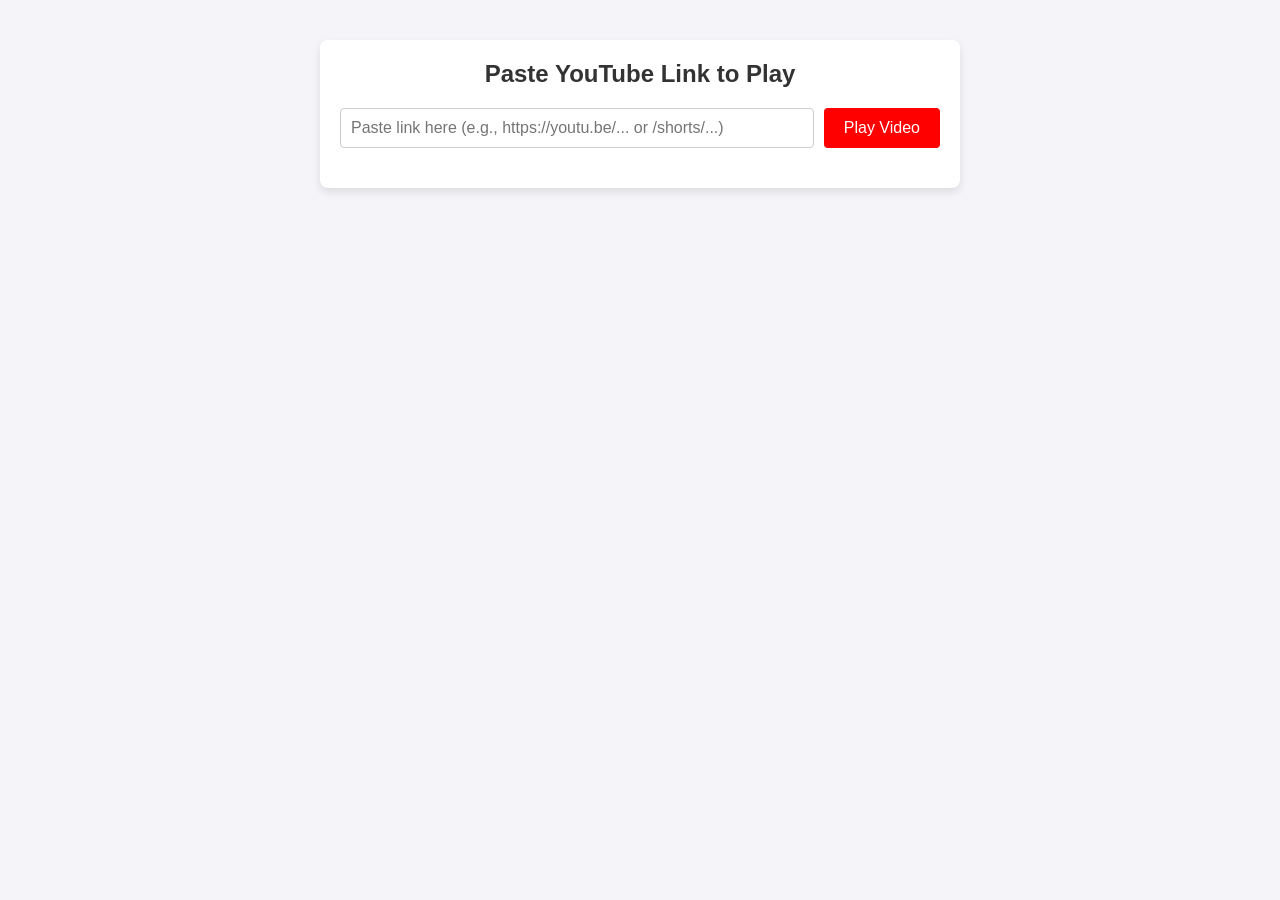
==== index.html @ 7aca2a41 "Rename youtubepay.html to index.html" ====
<!DOCTYPE html>
<html lang="en">
<head>
    <meta charset="UTF-8">
    <meta name="viewport" content="width=device-width, initial-scale=1.0">
    <meta name="referrer" content="strict-origin-when-cross-origin"> <title>Custom YouTube Player</title>
    <style>
        body {
            font-family: Arial, sans-serif;
            background-color: #f4f4f9;
            display: flex;
            flex-direction: column;
            align-items: center;
            padding: 40px 20px;
            margin: 0;
        }
        .container {
            background: white;
            padding: 20px;
            border-radius: 8px;
            box-shadow: 0 4px 8px rgba(0,0,0,0.1);
            width: 100%;
            max-width: 600px;
            text-align: center;
        }
        h2 {
            margin-top: 0;
            color: #333;
        }
        .input-group {
            display: flex;
            gap: 10px;
            margin-bottom: 20px;
        }
        input[type="text"] {
            flex: 1;
            padding: 10px;
            border: 1px solid #ccc;
            border-radius: 4px;
            font-size: 16px;
        }
        button {
            padding: 10px 20px;
            background-color: #ff0000;
            color: white;
            border: none;
            border-radius: 4px;
            font-size: 16px;
            cursor: pointer;
            transition: background-color 0.3s;
        }
        button:hover {
            background-color: #cc0000;
        }
        .video-wrapper {
            position: relative;
            padding-bottom: 56.25%; /* 16:9 aspect ratio */
            height: 0;
            overflow: hidden;
            border-radius: 8px;
            background-color: #000;
            display: none; 
        }
        .video-wrapper iframe {
            position: absolute;
            top: 0;
            left: 0;
            width: 100%;
            height: 100%;
        }
    </style>
</head>
<body>

    <div class="container">
        <h2>Paste YouTube Link to Play</h2>
        
        <div class="input-group">
            <input type="text" id="youtubeUrl" placeholder="Paste link here (e.g., https://youtu.be/... or /shorts/...)">
            <button onclick="playVideo()">Play Video</button>
        </div>

        <div class="video-wrapper" id="videoContainer"></div>
    </div>

    <script>
        function playVideo() {
            const urlInput = document.getElementById('youtubeUrl').value.trim();
            const videoContainer = document.getElementById('videoContainer');
            const videoId = extractVideoID(urlInput);

            if (videoId) {
                // FIX 2: Switched to youtube-nocookie.com which is less restrictive on headers
                const embedUrl = `https://www.youtube-nocookie.com/embed/${videoId}?autoplay=1`;
                
                // FIX 3: Added referrerpolicy="strict-origin-when-cross-origin" to the iframe
                videoContainer.innerHTML = `
                    <iframe 
                        src="${embedUrl}" 
                        frameborder="0" 
                        referrerpolicy="strict-origin-when-cross-origin"
                        allow="accelerometer; autoplay; clipboard-write; encrypted-media; gyroscope; picture-in-picture" 
                        allowfullscreen>
                    </iframe>`;
                
                videoContainer.style.display = 'block';
            } else {
                alert("Invalid YouTube URL. Try again!");
            }
        }

        function extractVideoID(url) {
            const regExp = /(?:youtube\.com\/(?:[^\/]+\/.+\/|(?:v|e(?:mbed)?)\/|.*[?&]v=|shorts\/)|youtu\.be\/)([^"&?\/\s]{11})/gi;
            const match = regExp.exec(url);
            return (match && match[1]) ? match[1] : null;
        }
    </script>

</body>
</html>
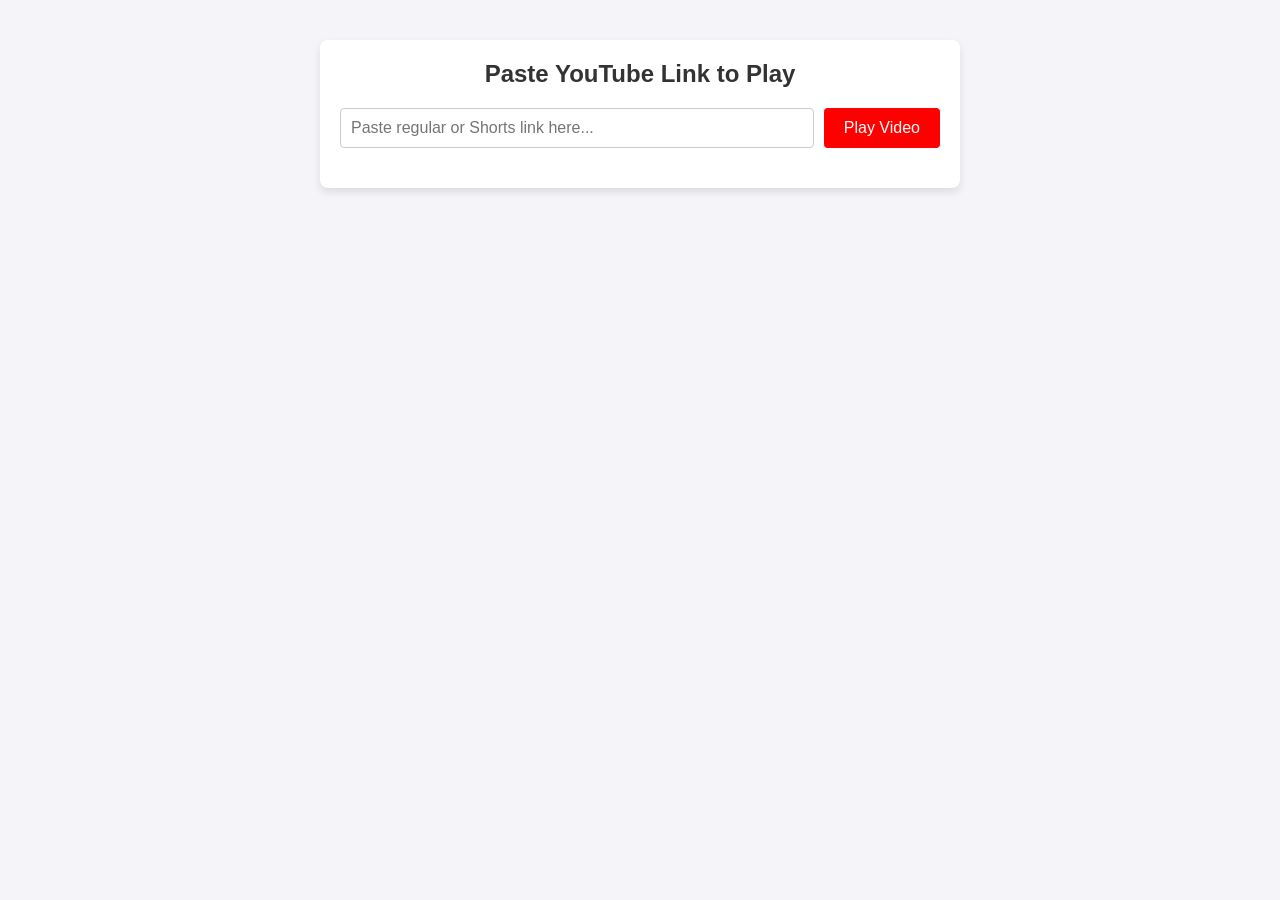
==== commit 6bd517eb: "Update index.html" ====
--- a/index.html
+++ b/index.html
@@ -3,7 +3,8 @@
 <head>
     <meta charset="UTF-8">
     <meta name="viewport" content="width=device-width, initial-scale=1.0">
-    <meta name="referrer" content="strict-origin-when-cross-origin"> <title>Custom YouTube Player</title>
+    <meta name="referrer" content="no-referrer-when-downgrade">
+    <title>Ultimate YouTube Player</title>
     <style>
         body {
             font-family: Arial, sans-serif;
@@ -23,10 +24,7 @@
             max-width: 600px;
             text-align: center;
         }
-        h2 {
-            margin-top: 0;
-            color: #333;
-        }
+        h2 { margin-top: 0; color: #333; }
         .input-group {
             display: flex;
             gap: 10px;
@@ -47,14 +45,13 @@
             border-radius: 4px;
             font-size: 16px;
             cursor: pointer;
-            transition: background-color 0.3s;
         }
-        button:hover {
-            background-color: #cc0000;
-        }
+        button:hover { background-color: #cc0000; }
+        
+        /* Video Container */
         .video-wrapper {
             position: relative;
-            padding-bottom: 56.25%; /* 16:9 aspect ratio */
+            padding-bottom: 56.25%;
             height: 0;
             overflow: hidden;
             border-radius: 8px;
@@ -63,11 +60,30 @@
         }
         .video-wrapper iframe {
             position: absolute;
-            top: 0;
-            left: 0;
-            width: 100%;
-            height: 100%;
+            top: 0; left: 0; width: 100%; height: 100%;
         }
+
+        /* Bypass Link Styling */
+        .fallback-box {
+            display: none;
+            margin-top: 15px;
+            padding: 15px;
+            background-color: #fff3cd;
+            border: 1px solid #ffeeba;
+            border-radius: 6px;
+            color: #856404;
+        }
+        .fallback-btn {
+            display: inline-block;
+            margin-top: 10px;
+            padding: 10px 15px;
+            background-color: #856404;
+            color: white;
+            text-decoration: none;
+            border-radius: 4px;
+            font-weight: bold;
+        }
+        .fallback-btn:hover { background-color: #533f06; }
     </style>
 </head>
 <body>
@@ -76,36 +92,46 @@
         <h2>Paste YouTube Link to Play</h2>
         
         <div class="input-group">
-            <input type="text" id="youtubeUrl" placeholder="Paste link here (e.g., https://youtu.be/... or /shorts/...)">
+            <input type="text" id="youtubeUrl" placeholder="Paste regular or Shorts link here...">
             <button onclick="playVideo()">Play Video</button>
         </div>
 
         <div class="video-wrapper" id="videoContainer"></div>
+
+        <div class="fallback-box" id="fallbackBox">
+            <p><strong>Note:</strong> If the player above shows Error 153, your browser is blocking local files. Click below to play it in a clean, full-screen tab instead:</p>
+            <a href="#" id="fallbackLink" target="_blank" class="fallback-btn">🚀 Open Video Player Tab</a>
+        </div>
     </div>
 
     <script>
         function playVideo() {
             const urlInput = document.getElementById('youtubeUrl').value.trim();
             const videoContainer = document.getElementById('videoContainer');
+            const fallbackBox = document.getElementById('fallbackBox');
+            const fallbackLink = document.getElementById('fallbackLink');
+            
             const videoId = extractVideoID(urlInput);
 
             if (videoId) {
-                // FIX 2: Switched to youtube-nocookie.com which is less restrictive on headers
-                const embedUrl = `https://www.youtube-nocookie.com/embed/${videoId}?autoplay=1`;
+                // Generate the clean embed link
+                const embedUrl = `https://www.youtube.com/embed/${videoId}?autoplay=1&origin=https://www.youtube.com`;
                 
-                // FIX 3: Added referrerpolicy="strict-origin-when-cross-origin" to the iframe
+                // 1. Try loading it in the page anyway
                 videoContainer.innerHTML = `
                     <iframe 
                         src="${embedUrl}" 
                         frameborder="0" 
-                        referrerpolicy="strict-origin-when-cross-origin"
                         allow="accelerometer; autoplay; clipboard-write; encrypted-media; gyroscope; picture-in-picture" 
                         allowfullscreen>
                     </iframe>`;
+                videoContainer.style.display = 'block';
                 
-                videoContainer.style.display = 'block';
+                // 2. Automatically set up the 100% working fallback link below it
+                fallbackLink.href = embedUrl;
+                fallbackBox.style.display = 'block';
             } else {
-                alert("Invalid YouTube URL. Try again!");
+                alert("Please paste a valid YouTube or Shorts link!");
             }
         }
 
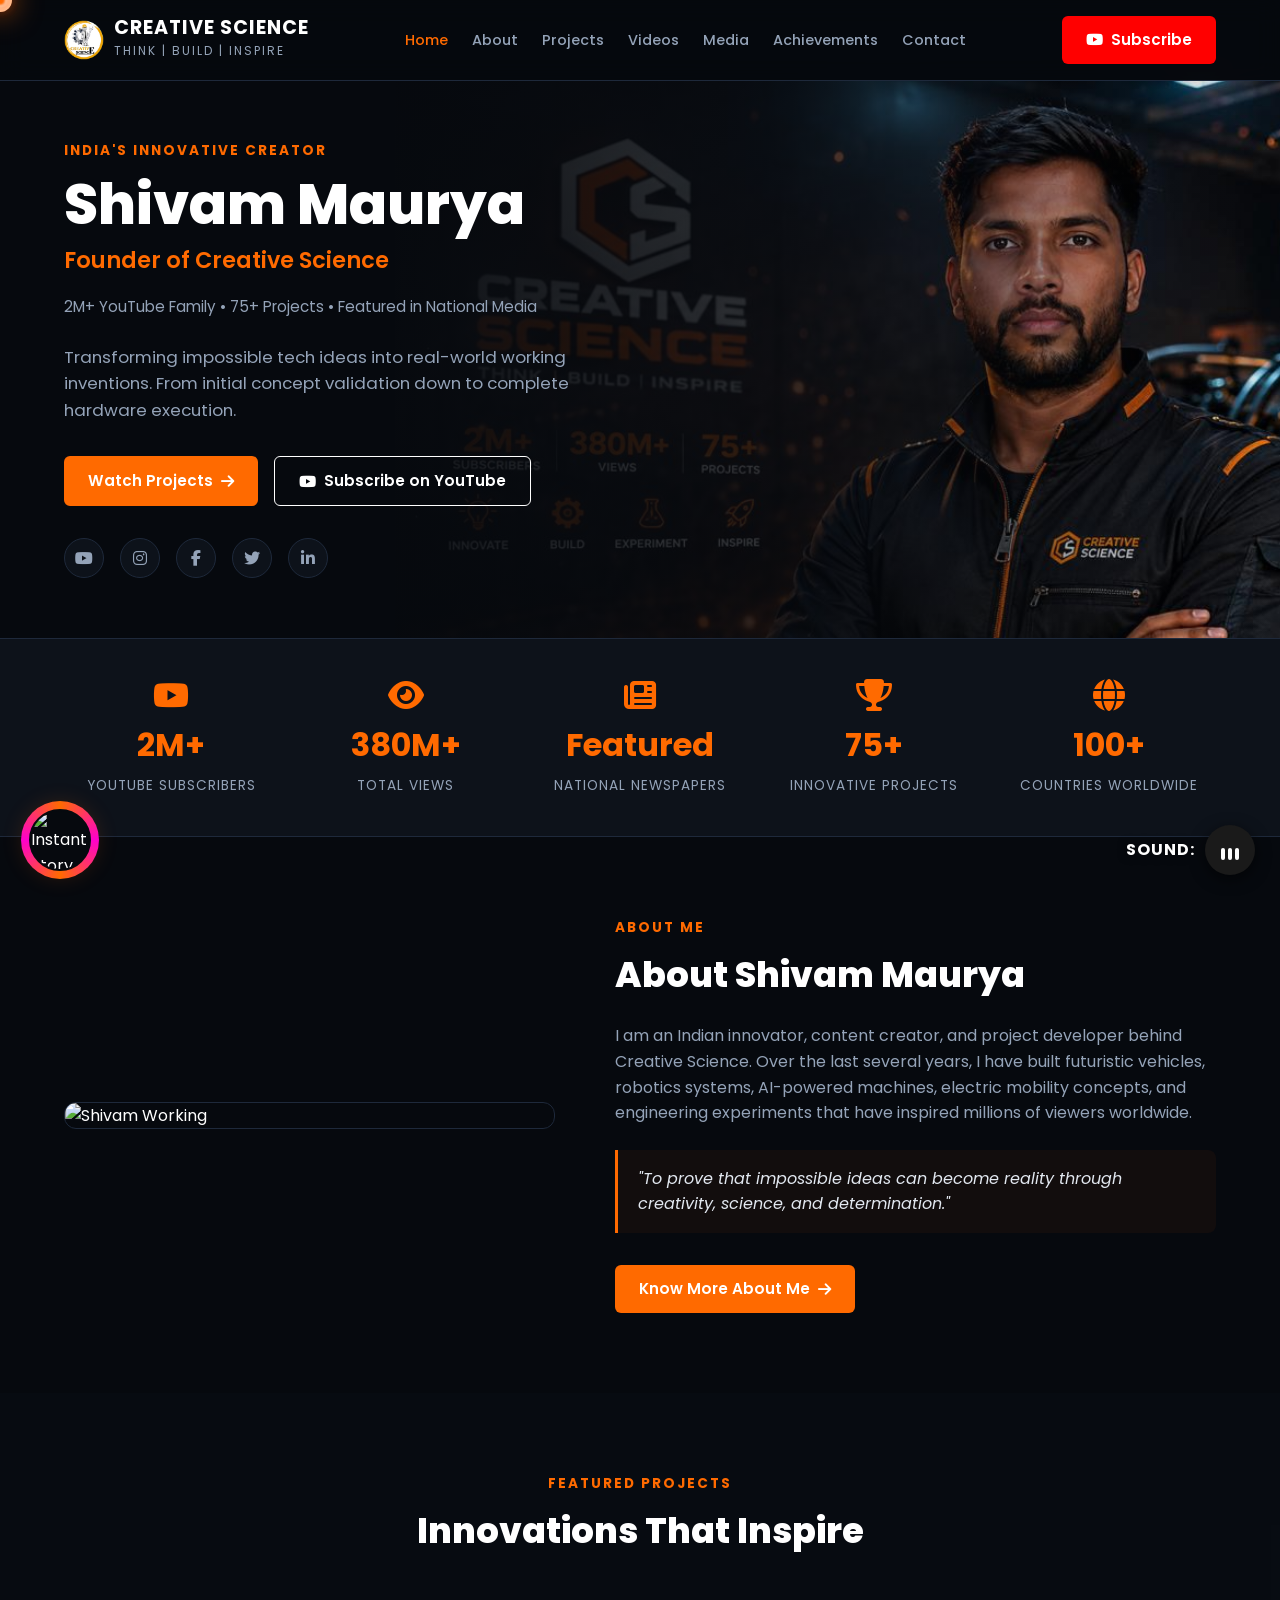
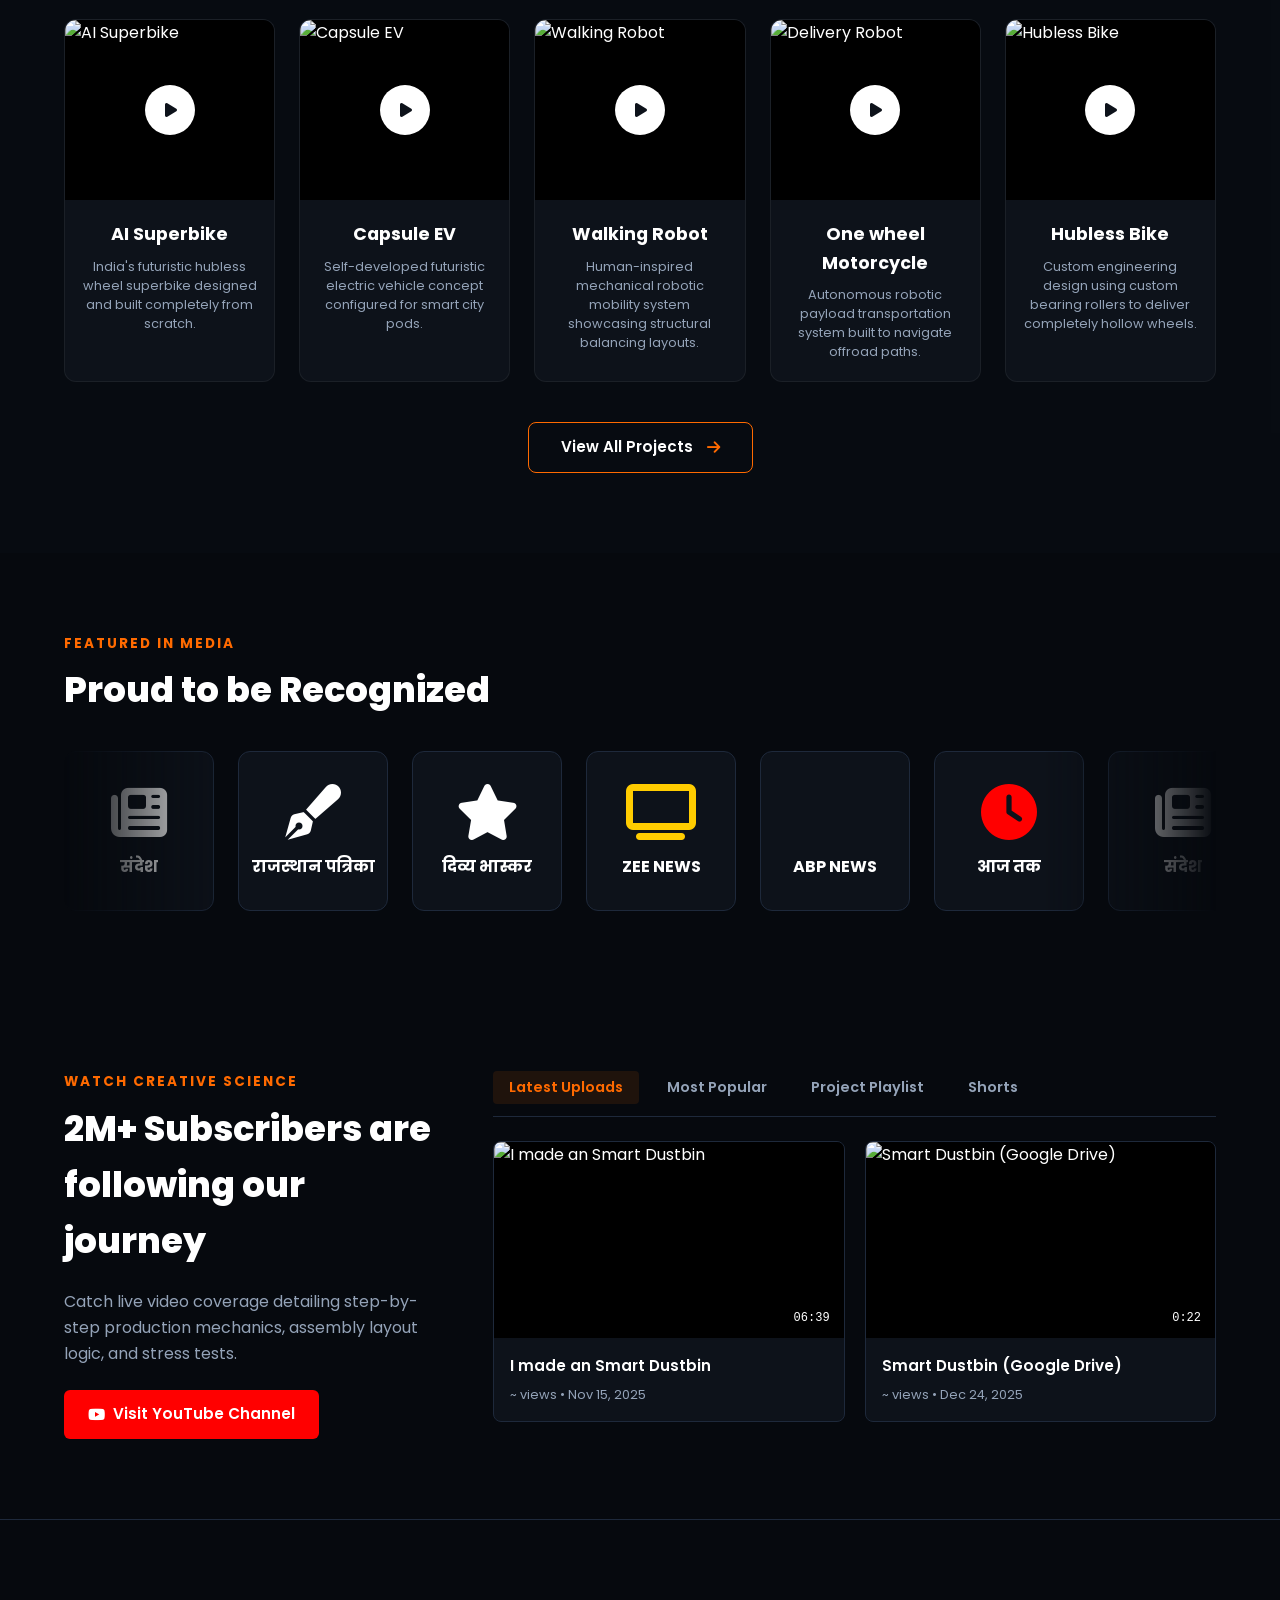
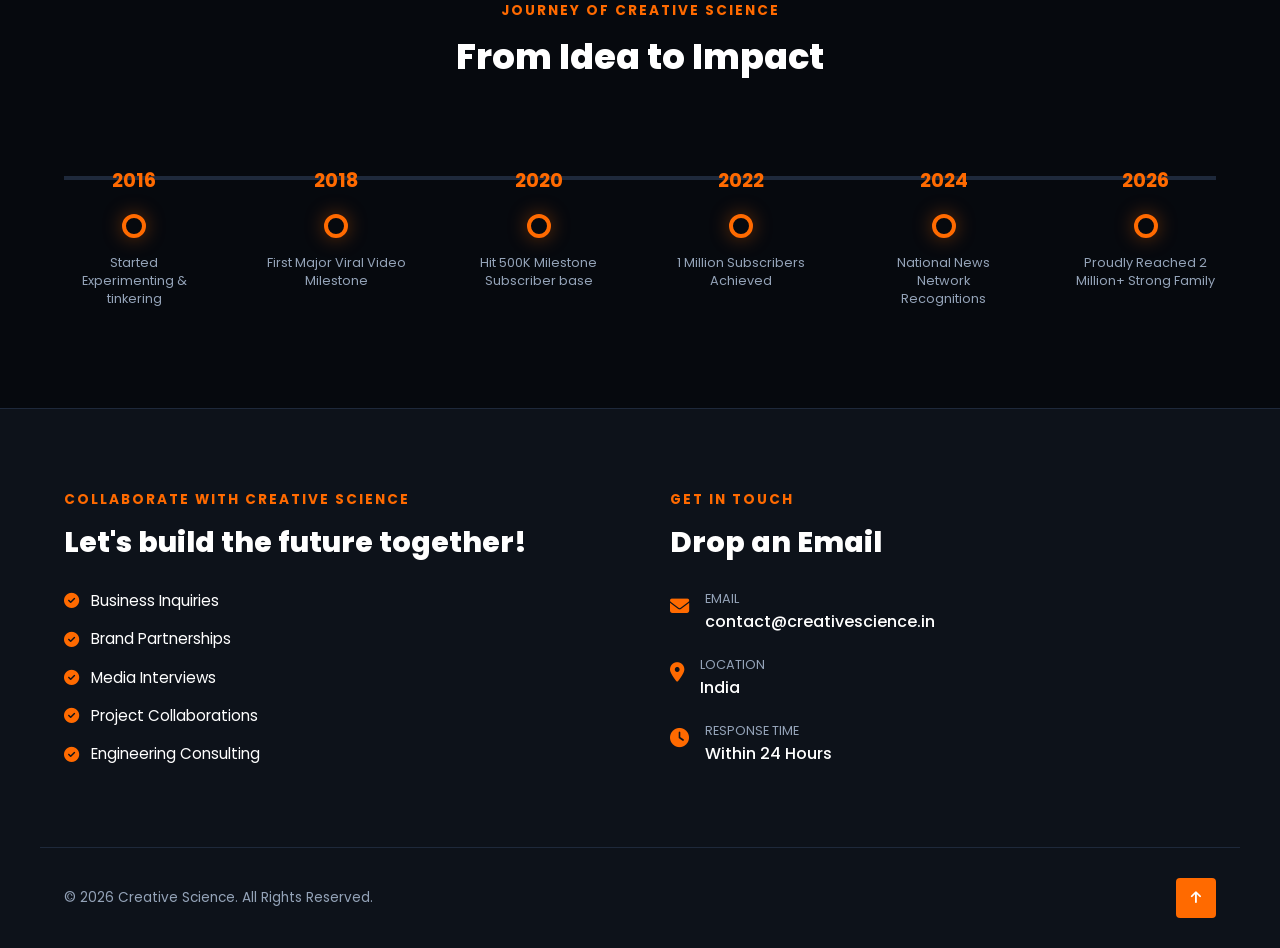
==== commit c0265cd7: "Add files via upload" ====
--- a/index.html
+++ b/index.html
@@ -1,146 +1,366 @@
-<!DOCTYPE html>
-<html lang="en">
-<head>
-    <meta charset="UTF-8">
-    <meta name="viewport" content="width=device-width, initial-scale=1.0">
-    <meta name="referrer" content="no-referrer-when-downgrade">
-    <title>Ultimate YouTube Player</title>
-    <style>
-        body {
-            font-family: Arial, sans-serif;
-            background-color: #f4f4f9;
-            display: flex;
-            flex-direction: column;
-            align-items: center;
-            padding: 40px 20px;
-            margin: 0;
-        }
-        .container {
-            background: white;
-            padding: 20px;
-            border-radius: 8px;
-            box-shadow: 0 4px 8px rgba(0,0,0,0.1);
-            width: 100%;
-            max-width: 600px;
-            text-align: center;
-        }
-        h2 { margin-top: 0; color: #333; }
-        .input-group {
-            display: flex;
-            gap: 10px;
-            margin-bottom: 20px;
-        }
-        input[type="text"] {
-            flex: 1;
-            padding: 10px;
-            border: 1px solid #ccc;
-            border-radius: 4px;
-            font-size: 16px;
-        }
-        button {
-            padding: 10px 20px;
-            background-color: #ff0000;
-            color: white;
-            border: none;
-            border-radius: 4px;
-            font-size: 16px;
-            cursor: pointer;
-        }
-        button:hover { background-color: #cc0000; }
-        
-        /* Video Container */
-        .video-wrapper {
-            position: relative;
-            padding-bottom: 56.25%;
-            height: 0;
-            overflow: hidden;
-            border-radius: 8px;
-            background-color: #000;
-            display: none; 
-        }
-        .video-wrapper iframe {
-            position: absolute;
-            top: 0; left: 0; width: 100%; height: 100%;
-        }
-
-        /* Bypass Link Styling */
-        .fallback-box {
-            display: none;
-            margin-top: 15px;
-            padding: 15px;
-            background-color: #fff3cd;
-            border: 1px solid #ffeeba;
-            border-radius: 6px;
-            color: #856404;
-        }
-        .fallback-btn {
-            display: inline-block;
-            margin-top: 10px;
-            padding: 10px 15px;
-            background-color: #856404;
-            color: white;
-            text-decoration: none;
-            border-radius: 4px;
-            font-weight: bold;
-        }
-        .fallback-btn:hover { background-color: #533f06; }
-    </style>
-</head>
-<body>
-
-    <div class="container">
-        <h2>Paste YouTube Link to Play</h2>
-        
-        <div class="input-group">
-            <input type="text" id="youtubeUrl" placeholder="Paste regular or Shorts link here...">
-            <button onclick="playVideo()">Play Video</button>
-        </div>
-
-        <div class="video-wrapper" id="videoContainer"></div>
-
-        <div class="fallback-box" id="fallbackBox">
-            <p><strong>Note:</strong> If the player above shows Error 153, your browser is blocking local files. Click below to play it in a clean, full-screen tab instead:</p>
-            <a href="#" id="fallbackLink" target="_blank" class="fallback-btn">🚀 Open Video Player Tab</a>
-        </div>
-    </div>
-
-    <script>
-        function playVideo() {
-            const urlInput = document.getElementById('youtubeUrl').value.trim();
-            const videoContainer = document.getElementById('videoContainer');
-            const fallbackBox = document.getElementById('fallbackBox');
-            const fallbackLink = document.getElementById('fallbackLink');
-            
-            const videoId = extractVideoID(urlInput);
-
-            if (videoId) {
-                // Generate the clean embed link
-                const embedUrl = `https://www.youtube.com/embed/${videoId}?autoplay=1&origin=https://www.youtube.com`;
-                
-                // 1. Try loading it in the page anyway
-                videoContainer.innerHTML = `
-                    <iframe 
-                        src="${embedUrl}" 
-                        frameborder="0" 
-                        allow="accelerometer; autoplay; clipboard-write; encrypted-media; gyroscope; picture-in-picture" 
-                        allowfullscreen>
-                    </iframe>`;
-                videoContainer.style.display = 'block';
-                
-                // 2. Automatically set up the 100% working fallback link below it
-                fallbackLink.href = embedUrl;
-                fallbackBox.style.display = 'block';
-            } else {
-                alert("Please paste a valid YouTube or Shorts link!");
-            }
-        }
-
-        function extractVideoID(url) {
-            const regExp = /(?:youtube\.com\/(?:[^\/]+\/.+\/|(?:v|e(?:mbed)?)\/|.*[?&]v=|shorts\/)|youtu\.be\/)([^"&?\/\s]{11})/gi;
-            const match = regExp.exec(url);
-            return (match && match[1]) ? match[1] : null;
-        }
-    </script>
-
-</body>
-</html>
+<!DOCTYPE html>
+<html lang="en">
+<head>
+    <meta charset="UTF-8">
+    <meta name="viewport" content="width=device-width, initial-scale=1.0, maximum-scale=1.0, user-scalable=yes">
+    <title>Creative Science | Shivam Maurya</title>
+    <link rel="preconnect" href="https://fonts.googleapis.com">
+    <link rel="preconnect" href="https://fonts.gstatic.com" crossorigin>
+    <link href="https://fonts.googleapis.com/css2?family=Poppins:wght@300;400;500;600;700;800&display=swap" rel="stylesheet">
+    <link rel="stylesheet" href="https://cdnjs.cloudflare.com/ajax/libs/font-awesome/6.4.0/css/all.min.css">
+    <link rel="stylesheet" href="style.css">
+</head>
+<body>
+
+    <!-- 🎵 Background Music (Autoplay + Loop) -->
+    <audio id="bg-music" src="bg-music.mp3" loop autoplay></audio>
+
+    <!-- Custom Mouse Cursor -->
+    <div id="custom-cursor"></div>
+    <div id="cursor-trail-container"></div>
+
+    <!-- Instagram Story Icon -->
+    <div id="instant-story" class="story-ring">
+        <div class="story-gradient"></div>
+        <div class="story-image-wrapper">
+            <img id="story-image" src="https://images.unsplash.com/photo-1558981806-ec527fa84c39?auto=format&fit=crop&q=80&w=150" alt="Instant Story">
+        </div>
+    </div>
+
+    <header>
+        <div class="container nav-container">
+            <a href="#" class="logo">
+                <img src="logo.png" alt="Creative Science" class="logo-img">
+                <div class="logo-text">
+                    <h1>Creative Science</h1>
+                    <span>THINK | BUILD | INSPIRE</span>
+                </div>
+            </a>
+            <ul class="nav-menu" id="navMenu">
+                <li><a href="#" class="nav-link active">Home</a></li>
+                <li><a href="#about" class="nav-link">About</a></li>
+                <li><a href="#projects" class="nav-link">Projects</a></li>
+                <li><a href="#videos" class="nav-link">Videos</a></li>
+                <li><a href="#media" class="nav-link">Media</a></li>
+                <li><a href="#journey" class="nav-link">Achievements</a></li>
+                <li><a href="#contact" class="nav-link">Contact</a></li>
+            </ul>
+            <div class="nav-actions">
+                <a href="https://youtube.com" target="_blank" class="btn btn-yt"><i class="fab fa-youtube"></i> Subscribe</a>
+                <div class="menu-toggle" id="menuToggle">
+                    <i class="fas fa-bars"></i>
+                </div>
+            </div>
+        </div>
+    </header>
+
+    <!-- Hero Section -->
+    <section class="hero">
+        <div class="container hero-grid">
+            <div class="hero-content">
+                <div class="hero-tag">India's Innovative Creator</div>
+                <h2 class="hero-title">Shivam Maurya</h2>
+                <div class="hero-subtitle">Founder of Creative Science</div>
+                <p class="hero-stats-line">2M+ YouTube Family &bull; 75+ Projects &bull; Featured in National Media</p>
+                <p class="hero-desc">Transforming impossible tech ideas into real-world working inventions. From initial concept validation down to complete hardware execution.</p>
+                <div class="hero-buttons">
+                    <a href="#projects" class="btn btn-primary">Watch Projects <i class="fas fa-arrow-right"></i></a>
+                    <a href="https://youtube.com" target="_blank" class="btn btn-outline"><i class="fab fa-youtube"></i> Subscribe on YouTube</a>
+                </div>
+                <div class="social-row">
+                    <a href="#" class="social-icon"><i class="fab fa-youtube"></i></a>
+                    <a href="#" class="social-icon"><i class="fab fa-instagram"></i></a>
+                    <a href="#" class="social-icon"><i class="fab fa-facebook-f"></i></a>
+                    <a href="#" class="social-icon"><i class="fab fa-twitter"></i></a>
+                    <a href="#" class="social-icon"><i class="fab fa-linkedin-in"></i></a>
+                </div>
+            </div>
+        </div>
+    </section>
+
+    <!-- Stats -->
+    <section class="stats-bar reveal-blur">
+        <div class="container stats-grid">
+            <div class="stat-item"><i class="fab fa-youtube fa-2x stat-icon"></i><h3>2M+</h3><p>YouTube Subscribers</p></div>
+            <div class="stat-item"><i class="fas fa-eye fa-2x stat-icon"></i><h3>380M+</h3><p>Total Views</p></div>
+            <div class="stat-item"><i class="fas fa-newspaper fa-2x stat-icon"></i><h3>Featured</h3><p>National Newspapers</p></div>
+            <div class="stat-item"><i class="fas fa-trophy fa-2x stat-icon"></i><h3>75+</h3><p>Innovative Projects</p></div>
+            <div class="stat-item"><i class="fas fa-globe fa-2x stat-icon"></i><h3>100+</h3><p>Countries Worldwide</p></div>
+        </div>
+    </section>
+
+    <!-- About -->
+    <section class="section-padding" id="about">
+        <div class="container about-grid">
+            <div class="about-image reveal-blur"><img src="https://images.unsplash.com/photo-1485827404703-89b55fcc595e?auto=format&fit=crop&q=80&w=500&h=500" alt="Shivam Working"></div>
+            <div class="about-content reveal-blur">
+                <div class="section-title">About Me</div>
+                <h3 class="section-heading">About Shivam Maurya</h3>
+                <p class="about-text">I am an Indian innovator, content creator, and project developer behind Creative Science. Over the last several years, I have built futuristic vehicles, robotics systems, AI-powered machines, electric mobility concepts, and engineering experiments that have inspired millions of viewers worldwide.</p>
+                <div class="quote-box">"To prove that impossible ideas can become reality through creativity, science, and determination."</div>
+                <a href="#contact" class="btn btn-primary">Know More About Me <i class="fas fa-arrow-right"></i></a>
+            </div>
+        </div>
+    </section>
+
+    <!-- Projects -->
+    <section class="section-padding" id="projects" style="background-color: rgba(13, 18, 26, 0.3);">
+        <div class="container">
+            <div class="projects-header reveal-blur">
+                <div>
+                    <div class="section-title">Featured Projects</div>
+                    <h3 class="section-heading">Innovations That Inspire</h3>
+                </div>
+            </div>
+            <div class="projects-grid">
+                <div class="project-card reveal-blur">
+                    <div class="project-img"><img src="https://images.unsplash.com/photo-1558981806-ec527fa84c39?auto=format&fit=crop&q=80&w=400" alt="AI Superbike">
+                        <div class="play-overlay" data-video-id="https://www.youtube.com/watch?v=6i1ZGqQMPgc"><i class="fas fa-play"></i></div>
+                    </div>
+                    <div class="project-info"><h4>AI Superbike</h4><p>India's futuristic hubless wheel superbike designed and built completely from scratch.</p></div>
+                </div>
+                <div class="project-card reveal-blur">
+                    <div class="project-img"><img src="https://images.unsplash.com/photo-1563720223185-11003d516935?auto=format&fit=crop&q=80&w=400" alt="Capsule EV">
+                        <div class="play-overlay" data-video-id="https://www.youtube.com/watch?v=6i1ZGqQMPgc"><i class="fas fa-play"></i></div>
+                    </div>
+                    <div class="project-info"><h4>Capsule EV</h4><p>Self-developed futuristic electric vehicle concept configured for smart city pods.</p></div>
+                </div>
+                <div class="project-card reveal-blur">
+                    <div class="project-img"><img src="https://images.unsplash.com/photo-1608962714026-af9a77909d38?auto=format&fit=crop&q=80&w=400" alt="Walking Robot">
+                        <div class="play-overlay" data-video-id="https://www.youtube.com/watch?v=6i1ZGqQMPgc"><i class="fas fa-play"></i></div>
+                    </div>
+                    <div class="project-info"><h4>Walking Robot</h4><p>Human-inspired mechanical robotic mobility system showcasing structural balancing layouts.</p></div>
+                </div>
+                <div class="project-card reveal-blur">
+                    <div class="project-img"><img src="https://img.youtube.com/vi/D5blryoT6Sg/maxresdefault.jpg" alt="Delivery Robot">
+                        <div class="play-overlay" data-video-id="https://youtube.com/watch?v=D5blryoT6Sg"><i class="fas fa-play"></i></div>
+                    </div>
+                    <div class="project-info"><h4>One wheel Motorcycle</h4><p>Autonomous robotic payload transportation system built to navigate offroad paths.</p></div>
+                </div>
+                <div class="project-card reveal-blur">
+                    <div class="project-img"><img src="https://img.youtube.com/vi/YGBG_g4nI8Y/maxresdefault.jpg" alt="Hubless Bike">
+                        <div class="play-overlay" data-video-id="https://youtube.com/watch?v=YGBG_g4nI8Y"><i class="fas fa-play"></i></div>
+                    </div> 
+                    <div class="project-info"><h4>Hubless Bike</h4><p>Custom engineering design using custom bearing rollers to deliver completely hollow wheels.</p></div>
+                </div> 
+            </div>
+            <div class="view-all-container reveal-blur"><a href="#" class="btn btn-outline">View All Projects <i class="fas fa-arrow-right"></i></a></div>
+        </div>
+    </section>
+
+    <!-- Media -->
+    <section class="section-padding media-section" id="media">
+        <div class="container">
+            <div class="section-title reveal-blur">Featured In Media</div>
+            <h3 class="section-heading reveal-blur">Proud to be Recognized</h3>
+            <div class="media-slider-wrapper reveal-blur">
+                <div class="media-track-container">
+                    <div class="media-track" id="mediaTrack"></div>
+                </div>
+            </div>
+        </div>
+    </section>
+
+    <!-- Videos -->
+    <section class="section-padding" id="videos">
+        <div class="container youtube-layout">
+            <div class="yt-cta-side reveal-blur">
+                <div class="section-title">Watch Creative Science</div>
+                <h3 class="section-heading">2M+ Subscribers are following our journey</h3>
+                <p style="color: var(--text-muted); margin-bottom: 24px;">Catch live video coverage detailing step-by-step production mechanics, assembly layout logic, and stress tests.</p>
+                <a href="https://youtube.com" target="_blank" class="btn btn-yt"><i class="fab fa-youtube"></i> Visit YouTube Channel</a>
+            </div>
+            <div class="yt-content-side">
+                <div class="yt-tabs reveal-blur">
+                    <button class="tab-btn active" onclick="switchTab('latest')">Latest Uploads</button>
+                    <button class="tab-btn" onclick="switchTab('popular')">Most Popular</button>
+                    <button class="tab-btn" onclick="switchTab('playlist')">Project Playlist</button>
+                    <button class="tab-btn" onclick="switchTab('shorts')">Shorts</button>
+                </div>
+                <div class="videos-grid reveal-blur" id="videoGrid"></div>
+            </div>
+        </div>
+    </section>
+
+    <!-- Journey -->
+    <section class="section-padding" id="journey" style="border-top: 1px solid var(--border-color);">
+        <div class="container">
+            <div style="text-align: center;">
+                <div class="section-title reveal-blur">Journey of Creative Science</div>
+                <h3 class="section-heading reveal-blur">From Idea to Impact</h3>
+            </div>
+            <div class="timeline-container reveal-blur">
+                <div class="timeline-line"></div>
+                <div class="timeline-track">
+                    <div class="timeline-node">
+                        <div class="node-year">2016</div>
+                        <div class="node-dot"></div>
+                        <div class="node-desc">Started Experimenting & tinkering</div>
+                    </div>
+                    <div class="timeline-node">
+                        <div class="node-year">2018</div>
+                        <div class="node-dot"></div>
+                        <div class="node-desc">First Major Viral Video Milestone</div>
+                    </div>
+                    <div class="timeline-node">
+                        <div class="node-year">2020</div>
+                        <div class="node-dot"></div>
+                        <div class="node-desc">Hit 500K Milestone Subscriber base</div>
+                    </div>
+                    <div class="timeline-node">
+                        <div class="node-year">2022</div>
+                        <div class="node-dot"></div>
+                        <div class="node-desc">1 Million Subscribers Achieved</div>
+                    </div>
+                    <div class="timeline-node">
+                        <div class="node-year">2024</div>
+                        <div class="node-dot"></div>
+                        <div class="node-desc">National News Network Recognitions</div>
+                    </div>
+                    <div class="timeline-node">
+                        <div class="node-year">2026</div>
+                        <div class="node-dot"></div>
+                        <div class="node-desc">Proudly Reached 2 Million+ Strong Family</div>
+                    </div>
+                </div>
+            </div>
+        </div>
+    </section>
+
+    <!-- Footer -->
+    <footer id="contact">
+        <div class="container footer-grid">
+            <div class="reveal-blur">
+                <div class="section-title">Collaborate With Creative Science</div>
+                <h3 class="section-heading" style="font-size: 1.8rem;">Let's build the future together!</h3>
+                <ul class="check-list">
+                    <li class="check-item"><i class="fas fa-check-circle"></i> Business Inquiries</li>
+                    <li class="check-item"><i class="fas fa-check-circle"></i> Brand Partnerships</li>
+                    <li class="check-item"><i class="fas fa-check-circle"></i> Media Interviews</li>
+                    <li class="check-item"><i class="fas fa-check-circle"></i> Project Collaborations</li>
+                    <li class="check-item"><i class="fas fa-check-circle"></i> Engineering Consulting</li>
+                </ul>
+            </div>
+            <div class="reveal-blur">
+                <div class="section-title">Get In Touch</div>
+                <h3 class="section-heading" style="font-size: 1.8rem;">Drop an Email</h3>
+                <div class="contact-list">
+                    <div class="contact-item">
+                        <div class="contact-icon"><i class="fas fa-envelope"></i></div>
+                        <div><div class="contact-label">Email</div><div class="contact-value">contact@creativescience.in</div></div>
+                    </div>
+                    <div class="contact-item">
+                        <div class="contact-icon"><i class="fas fa-map-marker-alt"></i></div>
+                        <div><div class="contact-label">Location</div><div class="contact-value">India</div></div>
+                    </div>
+                    <div class="contact-item">
+                        <div class="contact-icon"><i class="fas fa-clock"></i></div>
+                        <div><div class="contact-label">Response Time</div><div class="contact-value">Within 24 Hours</div></div>
+                    </div>
+                </div>
+            </div>
+        </div>
+        <div class="container footer-bottom reveal-blur">
+            <div class="copy-text">&copy; 2026 Creative Science. All Rights Reserved.</div>
+            <button class="scroll-top" onclick="window.scrollTo(0,0)"><i class="fas fa-arrow-up"></i></button>
+        </div>
+    </footer>
+
+    <!-- Video Modal -->
+    <!-- Video Modal (Updated for both YouTube, MP4 & Instagram) -->
+    <div id="videoModal" class="modal">
+        <div class="modal-content">
+            <span class="close-btn">&times;</span>
+            <div class="video-wrapper">
+                <!-- YOUTUBE IFRAME (Initially hidden) -->
+                <iframe id="videoIframe" src="" allow="autoplay; encrypted-media; fullscreen" allowfullscreen style="display:none;"></iframe>
+                
+                <!-- MP4 / INSTAGRAM VIDEO TAG (Initially hidden) -->
+                <video id="videoElement" controls autoplay style="display:none; width:100%; height:100%; background:#000; object-fit:contain;"></video>
+            </div>
+        </div>
+    </div>
+
+    <!-- Article Modal -->
+    <div id="articleModal" class="modal-overlay">
+        <div class="modal-box">
+            <span class="close-article-btn">&times;</span>
+            <div id="article-content" class="article-content">
+                <h2 id="article-title" style="color: var(--primary); margin-bottom: 15px;">Loading...</h2>
+                <img id="article-img" src="" style="width:100%; border-radius:10px; margin-bottom:20px; height: 250px; object-fit: cover;">
+                <p id="article-desc" style="color: #e2e8f0; line-height: 1.8;">Loading description...</p>
+                <button id="read-more-btn" class="btn btn-primary" style="margin-top:20px; width:100%;">Read Full Article</button>
+            </div>
+            <div id="webview-container" style="display:none; margin-top: 15px;">
+                <div style="display:flex; justify-content:space-between; margin-bottom:10px;">
+                    <button id="back-to-article-btn" class="btn btn-outline" style="padding: 8px 16px; font-size:0.8rem;"><i class="fas fa-arrow-left"></i> Back</button>
+                    <span style="color:var(--text-muted); font-size:0.8rem; align-self:center;">Powered by Webview</span>
+                </div>
+                <iframe id="webview-iframe" src="" style="width:100%; height:400px; border:none; border-radius:8px; background:#fff;"></iframe>
+            </div>
+        </div>
+    </div>
+
+    <!-- 🎵 NEW: Sound Control Toggle Button -->
+    <div class="sound-control">
+        <span class="sound-label">SOUND:</span>
+        <button id="sound-btn" class="sound-btn">
+            <div class="equalizer">
+                <span class="bar"></span>
+                <span class="bar"></span>
+                <span class="bar"></span>
+            </div>
+        </button>
+    </div>
+
+    <!-- ============================================== -->
+    <!-- 🟢 NEW: WEBSITE TRAFFIC TRACKER (Google Sheets) -->
+    <!-- ============================================== -->
+    <script>
+        async function trackVisitor() {
+            try {
+                // User ka IP aur Location fetch karein
+                const ipRes = await fetch('https://ipapi.co/json/');
+                const ipData = await ipRes.json();
+                
+                const location = `${ipData.city || 'Unknown'}, ${ipData.region || 'Unknown'}, ${ipData.country_name || 'Unknown'}`;
+                const deviceInfo = navigator.userAgent;
+                const screen = `${window.screen.width}x${window.screen.height}`;
+                const time = new Date().toISOString();
+                const referrer = document.referrer || "Direct";
+                const page = window.location.href;
+
+                const payload = {
+                    Timestamp: time,
+                    IP: ipData.ip || 'N/A',
+                    Location: location,
+                    Device: deviceInfo,
+                    Screen: screen,
+                    Referrer: referrer,
+                    Page: page
+                };
+
+                // ⚠️ YAHAN APNA GOOGLE APPS SCRIPT URL PASTE KAREIN ⚠️
+                const API_URL = "PASTE_YOUR_GOOGLE_APPS_SCRIPT_WEB_APP_URL_HERE";
+
+                await fetch(API_URL, {
+                    method: 'POST',
+                    mode: 'no-cors', // CORS error se bachne ke liye
+                    headers: { 'Content-Type': 'application/json' },
+                    body: JSON.stringify(payload)
+                });
+                
+                console.log("Visitor tracked successfully!");
+            } catch (e) {
+                console.log("Tracking failed (expected on localhost or blocked):", e);
+            }
+        }
+
+        // Page load par turant track karein
+        trackVisitor();
+    </script>
+
+    <!-- Aapka existing script.js -->
+    <script src="script.js"></script>
+</body>
+</html>
--- a/style.css
+++ b/style.css
@@ -0,0 +1,344 @@
+:root {
+    --bg-main: #06090e;
+    --bg-card: #0d121a;
+    --bg-nav: rgba(6, 9, 14, 0.85);
+    --primary: #ff6a00;
+    --primary-rgb: 255, 106, 0;
+    --yt-red: #ff0000;
+    --text-main: #ffffff;
+    --text-muted: #94a3b8;
+    --border-color: #1e293b;
+    --transition: all 0.3s ease;
+    --max-width: 1200px;
+}
+
+::-webkit-scrollbar { width: 14px; }
+::-webkit-scrollbar-track { background: var(--bg-main); border-left: 1px solid var(--border-color); }
+::-webkit-scrollbar-thumb { background: linear-gradient(180deg, #ff6a00, #ff00cc); border-radius: 10px; border: 2px solid var(--bg-main); }
+::-webkit-scrollbar-thumb:hover { background: linear-gradient(180deg, #ff00cc, #ff6a00); }
+
+/* 🟢 BLUR & FADE SCROLL REVEAL ANIMATION */
+.reveal-blur {
+    opacity: 0;
+    filter: blur(15px);
+    transform: translateY(30px);
+    transition: all 2s cubic-bezier(0.2, 0.8, 0.2, 1);
+}
+.reveal-blur.active {
+    opacity: 1;
+    filter: blur(0);
+    transform: translateY(0px);
+}
+
+/* Staggered delays for cards */
+.projects-grid .project-card.reveal-blur:nth-child(1) { transition-delay: 0.1s; }
+.projects-grid .project-card.reveal-blur:nth-child(2) { transition-delay: 0.2s; }
+.projects-grid .project-card.reveal-blur:nth-child(3) { transition-delay: 0.3s; }
+.projects-grid .project-card.reveal-blur:nth-child(4) { transition-delay: 0.4s; }
+.projects-grid .project-card.reveal-blur:nth-child(5) { transition-delay: 0.5s; }
+#videoGrid.reveal-blur { transition-delay: 0.2s; }
+
+/* Mobile Cursor Hide */
+@media (hover: none) and (pointer: coarse), (max-width: 768px) {
+    * { cursor: auto !important; }
+    #custom-cursor, #cursor-trail-container { display: none !important; }
+}
+
+#custom-cursor {
+    position: fixed; pointer-events: none; z-index: 999999; 
+    width: 24px; height: 24px; background: radial-gradient(circle, #ffffff 20%, var(--primary) 80%);
+    border-radius: 50%; box-shadow: 0 0 30px rgba(255, 106, 0, 0.8), inset 0 0 10px #fff;
+    transform: translate(-50%, -50%); transition: width 0.2s, height 0.2s;
+}
+#cursor-trail-container {
+    position: fixed; pointer-events: none; z-index: 999999; top: 0; left: 0; width: 100%; height: 100%;
+}
+.trail-dot {
+    position: absolute; width: 8px; height: 8px; background: var(--primary);
+    border-radius: 50%; opacity: 0.6; transform: translate(-50%, -50%);
+    transition: transform 0.05s; box-shadow: 0 0 15px var(--primary); filter: blur(1px);
+}
+
+/* Instagram Story */
+#instant-story {
+    position: fixed; bottom: 25px; left: 25px; width: 70px; height: 70px;
+    border-radius: 50%; z-index: 9999; cursor: pointer; display: block !important;
+    opacity: 1 !important; visibility: visible !important; transition: transform 0.3s ease;
+    box-shadow: 0 0 25px rgba(255, 106, 0, 0.2);
+}
+#instant-story:hover { transform: scale(1.1); }
+.story-gradient {
+    position: absolute; inset: -4px; border-radius: 50%;
+    background: conic-gradient(from 0deg, #ff6a00, #ff00cc, #ff6a00, #ff00cc, #ff6a00);
+    animation: spin-ring 4s linear infinite; z-index: 1;
+}
+.story-image-wrapper {
+    position: absolute; inset: 4px; border-radius: 50%; background: var(--bg-main);
+    overflow: hidden; display: flex; align-items: center; justify-content: center;
+    border: 2px solid var(--bg-main); z-index: 2;
+}
+.story-image-wrapper img { width: 100%; height: 100%; object-fit: cover; transition: opacity 0.4s ease, transform 0.3s ease; }
+@keyframes spin-ring { 0% { transform: rotate(0deg); } 100% { transform: rotate(360deg); } }
+
+/* Article Modal */
+.modal-overlay {
+    display: none; position: fixed; z-index: 99999; left: 0; top: 0; width: 100%; height: 100%;
+    background: rgba(0, 0, 0, 0.85); backdrop-filter: blur(8px); align-items: center; justify-content: center;
+}
+.modal-box {
+    background: #0d121a; max-width: 650px; width: 95%; padding: 35px; border-radius: 20px;
+    border: 1px solid var(--border-color); position: relative; box-shadow: 0 30px 60px rgba(0,0,0,0.8);
+    animation: pop-in 0.4s cubic-bezier(0.175, 0.885, 0.32, 1.275);
+}
+@keyframes pop-in { 0% { transform: scale(0.5); opacity: 0; } 100% { transform: scale(1); opacity: 1; } }
+.close-article-btn {
+    position: absolute; top: 15px; right: 20px; color: var(--text-muted); font-size: 30px;
+    font-weight: bold; cursor: pointer; transition: var(--transition); z-index: 10;
+}
+.close-article-btn:hover { color: var(--primary); transform: rotate(90deg); }
+
+/* Rest of CSS remains same */
+* { box-sizing: border-box; margin: 0; padding: 0; font-family: 'Poppins', sans-serif; scroll-behavior: smooth; }
+body { background-color: var(--bg-main); color: var(--text-main); overflow-x: hidden; line-height: 1.6; }
+a { text-decoration: none; color: inherit; transition: var(--transition); }
+ul { list-style: none; } img { max-width: 100%; display: block; }
+.container { width: 100%; max-width: var(--max-width); margin: 0 auto; padding: 0 24px; }
+.section-padding { padding: 80px 0; }
+.btn { display: inline-flex; align-items: center; justify-content: center; gap: 8px; padding: 12px 24px; border-radius: 6px; font-weight: 600; cursor: pointer; transition: var(--transition); border: none; font-size: 0.95rem; }
+.btn-primary { background-color: var(--primary); color: #fff; }
+.btn-primary:hover { background-color: #e05d00; transform: translateY(-2px); }
+.btn-outline { background-color: transparent; border: 1.5px solid var(--text-main); color: var(--text-main); }
+.btn-outline:hover { background-color: var(--text-main); color: var(--bg-main); transform: translateY(-2px); }
+.btn-yt { background-color: var(--yt-red); color: #fff; }
+.btn-yt:hover { background-color: #cc0000; transform: translateY(-2px); }
+header { position: fixed; top: 0; left: 0; width: 100%; z-index: 1000; background-color: var(--bg-nav); backdrop-filter: blur(12px); border-bottom: 1px solid var(--border-color); }
+.nav-container { display: flex; align-items: center; justify-content: space-between; height: 80px; }
+.logo { display: flex; align-items: center; gap: 10px; }
+.logo-img { width: 40px; height: 40px; object-fit: contain; }
+.logo-text h1 { font-size: 1.2rem; text-transform: uppercase; letter-spacing: 1px; line-height: 1; }
+.logo-text span { font-size: 0.75rem; color: var(--text-muted); letter-spacing: 2px; }
+.nav-menu { display: flex; gap: 24px; }
+.nav-link { font-size: 0.9rem; font-weight: 500; color: var(--text-muted); }
+.nav-link:hover, .nav-link.active { color: var(--primary); }
+.nav-actions { display: flex; align-items: center; gap: 16px; }
+.menu-toggle { display: none; font-size: 1.5rem; cursor: pointer; }
+.hero { padding-top: 140px; padding-bottom: 60px; position: relative; background-image: url('shivam-profile.jpeg'); background-size: cover; background-position: right center; background-repeat: no-repeat; background-position-y:80px; background-position-x:395px;}
+.hero::before { content: ''; position: absolute; inset: 0; background: linear-gradient(to left, transparent 0%, rgba(6, 9, 14, 0.8) 40%, rgba(6, 9, 14, 1) 80%); pointer-events: none; z-index: 1; }
+.hero-grid { position: relative; z-index: 2; }
+.hero-tag { color: var(--primary); font-weight: 700; font-size: 0.85rem; text-transform: uppercase; letter-spacing: 2px; margin-bottom: 12px; }
+.hero-title { font-size: 3.5rem; font-weight: 800; line-height: 1.1; margin-bottom: 8px; }
+.hero-subtitle { font-size: 1.4rem; color: var(--primary); font-weight: 600; margin-bottom: 16px; }
+.hero-stats-line { font-size: 0.95rem; color: var(--text-muted); margin-bottom: 24px; }
+.hero-desc { color: var(--text-muted); max-width: 540px; margin-bottom: 32px; font-size: 1.05rem; }
+.hero-buttons { display: flex; gap: 16px; margin-bottom: 32px; flex-wrap: wrap; }
+.social-row { display: flex; gap: 16px; }
+.social-icon { width: 40px; height: 40px; background-color: var(--bg-card); border: 1px solid var(--border-color); border-radius: 50%; display: flex; align-items: center; justify-content: center; color: var(--text-muted); }
+.social-icon:hover { background-color: var(--primary); color: #fff; border-color: var(--primary); transform: translateY(-3px); }
+.stats-bar { background-color: var(--bg-card); border-top: 1px solid var(--border-color); border-bottom: 1px solid var(--border-color); padding: 40px 0; }
+.stats-grid { display: grid; grid-template-columns: repeat(5, 1fr); gap: 20px; text-align: center; }
+.stat-item { display: flex; flex-direction: column; align-items: center; }
+.stat-icon { color: var(--primary); margin-bottom: 8px; }
+.stat-item h3 { font-size: 2rem; font-weight: 700; color: var(--primary); margin-bottom: 4px; }
+.stat-item p { font-size: 0.85rem; color: var(--text-muted); text-transform: uppercase; letter-spacing: 1px; }
+.about-grid { display: grid; grid-template-columns: 0.9fr 1.1fr; gap: 60px; align-items: center; }
+.about-image { border-radius: 12px; overflow: hidden; border: 1px solid var(--border-color); }
+.section-title { font-size: 0.85rem; text-transform: uppercase; color: var(--primary); letter-spacing: 2px; margin-bottom: 8px; font-weight: 700; }
+.section-heading { font-size: 2.2rem; font-weight: 800; margin-bottom: 20px; }
+.about-text { color: var(--text-muted); margin-bottom: 24px; }
+.quote-box { border-left: 3px solid var(--primary); background-color: rgba(255, 106, 0, 0.05); padding: 16px 20px; margin-bottom: 32px; font-style: italic; color: #e2e8f0; border-radius: 0 8px 8px 0; }
+.projects-header { text-align: center; display: flex; justify-content: center; flex-direction: column; align-items: center; margin-bottom: 40px; }
+.projects-grid { display: grid; grid-template-columns: repeat(5, 1fr); gap: 24px; }
+.project-card { background-color: var(--bg-card); border-radius: 12px; overflow: hidden; border: 1px solid rgba(255, 255, 255, 0.06); transition: var(--transition); position: relative; }
+.project-card:hover { transform: translateY(-5px); border-color: rgba(255, 106, 0, 0.3); box-shadow: 0 10px 30px rgba(0,0,0,0.4); }
+.project-img { position: relative; height: 180px; overflow: hidden; background-color: #000; }
+.project-img img { width: 100%; height: 100%; object-fit: cover; transition: transform 0.5s ease; }
+.project-card:hover .project-img img { transform: scale(1.05); }
+.play-overlay { position: absolute; top: 50%; left: 50%; transform: translate(-50%, -50%); width: 50px; height: 50px; background-color: #ffffff; border-radius: 50%; display: flex; align-items: center; justify-content: center; box-shadow: 0 4px 12px rgba(0,0,0,0.5); z-index: 2; cursor: pointer; transition: var(--transition); }
+.play-overlay i { color: #0d121a; font-size: 16px; margin-left: 2px; }
+.play-overlay:hover { transform: translate(-50%, -50%) scale(1.1); }
+.project-info { padding: 20px 16px; text-align: center; }
+.project-info h4 { font-size: 1.1rem; font-weight: 700; color: #ffffff; margin-bottom: 8px; }
+.project-info p { font-size: 0.8rem; color: var(--text-muted); line-height: 1.5; margin-bottom: 0; }
+.view-all-container { text-align: center; margin-top: 40px; }
+.view-all-container .btn-outline { border-color: var(--primary); color: #ffffff; padding: 12px 32px; border-radius: 8px; font-weight: 600; border-width: 1.5px; }
+.view-all-container .btn-outline:hover { background-color: var(--primary); color: #ffffff; transform: translateY(-2px); box-shadow: 0 4px 12px rgba(255, 106, 0, 0.3); }
+.view-all-container .btn-outline i { color: var(--primary); transition: var(--transition); margin-left: 6px; }
+.view-all-container .btn-outline:hover i { color: #ffffff; transform: translateX(4px); }
+.media-slider-wrapper { position: relative; display: flex; align-items: center; margin-top: 32px; overflow: hidden; width: 100%; }
+.media-track-container { width: 100%; overflow: hidden; mask-image: linear-gradient(to right, transparent, black 15%, black 85%, transparent); -webkit-mask-image: linear-gradient(to right, transparent, black 15%, black 85%, transparent); }
+.media-track { display: flex; gap: 24px; width: max-content; animation: scroll-left 20s linear infinite; }
+.media-track-container:hover .media-track { animation-play-state: paused; }
+@keyframes scroll-left { 0% { transform: translateX(0); } 100% { transform: translateX(-50%); } }
+.media-card { background-color: var(--bg-card); border: 1px solid var(--border-color); border-radius: 12px; width: 150px; height: 160px; display: flex; flex-direction: column; align-items: center; justify-content: center; gap: 12px; transition: var(--transition); flex-shrink: 0; padding: 10px; }
+.media-card:hover { transform: translateY(-5px); border-color: var(--primary); box-shadow: 0 8px 20px rgba(255, 106, 0, 0.2); }
+.media-img-wrap { height: 60px; width: 80px; display: flex; align-items: center; justify-content: center; overflow: hidden; }
+.media-img-wrap img { max-width: 100%; max-height: 100%; object-fit: contain; }
+.media-name { font-size: 1rem; font-weight: 700; text-align: center; color: #fff; }
+.youtube-layout { display: grid; grid-template-columns: 0.7fr 1.3fr; gap: 40px; align-items: start; }
+.yt-tabs { display: flex; gap: 12px; margin-bottom: 24px; border-bottom: 1px solid var(--border-color); padding-bottom: 12px; overflow-x: auto; }
+.tab-btn { background: transparent; border: none; color: var(--text-muted); padding: 6px 16px; font-size: 0.9rem; font-weight: 600; cursor: pointer; white-space: nowrap; transition: var(--transition); border-radius: 4px; }
+.tab-btn.active, .tab-btn:hover { color: var(--primary); background-color: rgba(255, 106, 0, 0.1); }
+.videos-grid { display: grid; grid-template-columns: repeat(2, 1fr); gap: 20px; }
+.video-card { background-color: var(--bg-card); border-radius: 8px; overflow: hidden; border: 1px solid var(--border-color); }
+.video-thumb { position: relative; aspect-ratio: 16/9; background-color: #000; cursor: pointer; overflow: hidden; }
+.video-thumb img { width: 100%; height: 100%; object-fit: cover; transition: transform 0.4s ease; }
+.video-thumb:hover img { transform: scale(1.05); }
+.duration-badge { position: absolute; bottom: 8px; right: 8px; background-color: rgba(0,0,0,0.8); padding: 2px 6px; font-size: 0.75rem; font-family: monospace; border-radius: 2px; }
+.thumb-play-icon { position: absolute; top: 50%; left: 50%; transform: translate(-50%, -50%) scale(0.8); width: 50px; height: 50px; background: rgba(255, 255, 255, 0.95); border-radius: 50%; display: flex; align-items: center; justify-content: center; opacity: 0; transition: all 0.3s ease; z-index: 3; box-shadow: 0 4px 12px rgba(0,0,0,0.4); }
+.video-thumb:hover .thumb-play-icon { opacity: 1; transform: translate(-50%, -50%) scale(1); }
+.thumb-play-icon i { color: #0d121a; font-size: 16px; margin-left: 2px; }
+.video-details { padding: 16px; }
+.video-details h4 { font-size: 0.95rem; font-weight: 600; margin-bottom: 6px; display: -webkit-box; -webkit-line-clamp: 2; -webkit-box-orient: vertical; overflow: hidden; }
+.video-meta { font-size: 0.8rem; color: var(--text-muted); }
+.timeline-container { position: relative; margin-top: 60px; padding: 20px 0; }
+.timeline-line { position: absolute; top: 30px; left: 0; width: 0; height: 4px; background-color: var(--border-color); z-index: 1; transition: width 1.8s cubic-bezier(0.2, 0.8, 0.2, 1); }
+.timeline-container.active .timeline-line { width: 100%; }
+.timeline-track { display: flex; justify-content: space-between; position: relative; z-index: 2; }
+.timeline-node { text-align: center; width: 140px; position: relative; }
+.node-dot { width: 24px; height: 24px; border-radius: 50%; background-color: var(--bg-main); border: 4px solid var(--primary); margin: 18px auto 16px auto; transition: all 0.5s cubic-bezier(0.175, 0.885, 0.32, 1.275); transform: scale(0.2); box-shadow: 0 0 0px var(--primary); }
+.timeline-container.active .node-dot { transform: scale(1); box-shadow: 0 0 20px rgba(255, 106, 0, 0.4); }
+.timeline-node:hover .node-dot { background-color: var(--primary); box-shadow: 0 0 30px var(--primary); }
+.node-year { font-size: 1.2rem; font-weight: 700; color: var(--primary); }
+.node-desc { font-size: 0.8rem; color: var(--text-muted); line-height: 1.4; }
+footer { background-color: var(--bg-card); border-top: 1px solid var(--border-color); padding: 80px 0 30px 0; }
+.footer-grid { display: grid; grid-template-columns: 1fr 1fr; gap: 60px; margin-bottom: 60px; }
+.check-list { margin-top: 24px; }
+.check-item { display: flex; align-items: center; gap: 12px; margin-bottom: 14px; font-size: 0.95rem; }
+.check-item i { color: var(--primary); }
+.contact-list { margin-top: 24px; }
+.contact-item { display: flex; align-items: flex-start; gap: 16px; margin-bottom: 20px; }
+.contact-icon { color: var(--primary); font-size: 1.2rem; margin-top: 3px; }
+.contact-label { font-size: 0.8rem; color: var(--text-muted); text-transform: uppercase; }
+.contact-value { font-size: 1rem; font-weight: 500; }
+.footer-bottom { border-top: 1px solid var(--border-color); padding-top: 30px; display: flex; justify-content: space-between; align-items: center; flex-wrap: wrap; gap: 20px; }
+.copy-text { font-size: 0.85rem; color: var(--text-muted); }
+.scroll-top { width: 40px; height: 40px; background-color: var(--primary); color: #fff; border-radius: 4px; display: flex; align-items: center; justify-content: center; cursor: pointer; border: none; }
+.modal { display: none; position: fixed; z-index: 9999; left: 0; top: 0; width: 100%; height: 100%; background-color: rgba(0, 0, 0, 0.92); align-items: center; justify-content: center; padding: 20px; }
+.modal-content { position: relative; width: 100%; max-width: 850px; background: transparent; }
+.close-btn { position: absolute; top: -45px; right: 0; color: #ffffff; font-size: 35px; font-weight: bold; cursor: pointer; transition: var(--transition); }
+.close-btn:hover { color: var(--primary); transform: rotate(90deg); }
+.video-wrapper { position: relative; padding-bottom: 56.25%; height: 0; background: #000; border-radius: 12px; overflow: hidden; box-shadow: 0 20px 60px rgba(0,0,0,0.8); }
+.video-wrapper iframe { position: absolute; top: 0; left: 0; width: 100%; height: 100%; border: 0; }
+
+/* ============================================================
+   SOUND CONTROL BUTTON
+   ============================================================ */
+.sound-control {
+    position: fixed;
+    bottom: 25px;
+    right: 25px;
+    z-index: 9999;
+    display: flex;
+    align-items: center;
+    gap: 10px;
+    font-family: 'Poppins', sans-serif;
+    color: #ffffff;
+}
+.sound-label {
+    font-weight: 700;
+    font-size: 1rem;
+    letter-spacing: 1px;
+    text-transform: uppercase;
+    text-shadow: 0 0 10px rgba(0,0,0,0.8);
+}
+.sound-btn {
+    width: 50px;
+    height: 50px;
+    border-radius: 50%;
+    background: #1a1a1a;
+    border: none;
+    cursor: pointer;
+    display: flex;
+    align-items: center;
+    justify-content: center;
+    box-shadow: 0 4px 15px rgba(0,0,0,0.6);
+    transition: transform 0.2s ease, background 0.2s ease;
+}
+.sound-btn:hover { transform: scale(1.05); background: #2a2a2a; }
+.sound-btn:active { transform: scale(0.95); }
+
+.equalizer {
+    display: flex;
+    align-items: flex-end;
+    gap: 3px;
+    height: 20px;
+}
+.equalizer .bar {
+    width: 4px;
+    background: #ffffff;
+    border-radius: 2px;
+    height: 12px;
+    transition: height 0.2s;
+}
+
+.sound-btn.playing .bar:nth-child(1) { animation: sound-wave 0.8s ease-in-out infinite alternate; }
+.sound-btn.playing .bar:nth-child(2) { animation: sound-wave 0.8s ease-in-out 0.2s infinite alternate; }
+.sound-btn.playing .bar:nth-child(3) { animation: sound-wave 0.8s ease-in-out 0.4s infinite alternate; }
+
+@keyframes sound-wave {
+    0% { height: 6px; }
+    100% { height: 18px; }
+}
+.sound-btn.paused .bar { height: 10px; animation: none; }
+
+/* ============================================================
+   ADMIN PANEL TABLE STYLES
+   ============================================================ */
+#admin-table th, #admin-table td {
+    padding: 10px;
+    text-align: left;
+    border-bottom: 1px solid #2a2a2a;
+}
+#admin-table tbody tr:hover {
+    background: rgba(255, 106, 0, 0.1);
+}
+#admin-table td {
+    color: #e2e8f0;
+}
+
+/* Mobile Responsive */
+@media (max-width: 992px) {
+    .hero-grid, .about-grid, .youtube-layout, .footer-grid { grid-template-columns: 1fr; gap: 40px; }
+    .hero-title { font-size: 2.8rem; } .hero { background-position: center top; }
+    .stats-grid { grid-template-columns: repeat(3, 1fr); gap: 24px; }
+    .projects-grid { grid-template-columns: repeat(3, 1fr); }
+    .timeline-line { left: 20px; top: 0; width: 4px !important; height: 0; transition: height 1.8s cubic-bezier(0.2, 0.8, 0.2, 1); }
+    .timeline-container.active .timeline-line { height: 100%; width: 4px !important; }
+    .timeline-track { flex-direction: column; gap: 32px; align-items: flex-start; padding-left: 10px; }
+    .timeline-node { display: flex; text-align: left; width: 100%; gap: 20px; align-items: center; }
+    .node-dot { margin: 0; flex-shrink: 0; }
+}
+@media (max-width: 768px) {
+    .menu-toggle { display: block; }
+    .nav-menu { position: fixed; top: 80px; left: -100%; width: 100%; height: calc(100vh - 80px); background-color: var(--bg-main); flex-direction: column; padding: 40px 24px; gap: 24px; transition: var(--transition); z-index: 999; border-top: 1px solid var(--border-color); }
+    .nav-menu.open { left: 0; }
+    .nav-actions .btn { display: none; }
+    .stats-grid { grid-template-columns: repeat(2, 1fr); }
+    .videos-grid { grid-template-columns: 1fr; }
+    .projects-grid { grid-template-columns: repeat(2, 1fr); }
+    .media-card { width: 120px; height: 130px; }
+    .modal-box { width: 95%; padding: 25px; }
+    .sound-control { bottom: 15px; right: 15px; }
+    .sound-label { font-size: 0.85rem; }
+    .sound-btn { width: 44px; height: 44px; }
+}
+@media (max-width: 480px) {
+    .hero-title { font-size: 2rem; line-height: 1.2; }
+    .hero-subtitle { font-size: 1.1rem; }
+    .hero-desc { font-size: 0.95rem; }
+    .section-heading { font-size: 1.6rem; }
+    .stats-grid { grid-template-columns: 1fr; }
+    .projects-grid { grid-template-columns: 1fr; }
+    .videos-grid { grid-template-columns: 1fr; }
+    .yt-tabs { gap: 8px; }
+    .tab-btn { font-size: 0.75rem; padding: 4px 10px; }
+    #instant-story { width: 55px; height: 55px; bottom: 15px; left: 15px; }
+    .story-image-wrapper { inset: 3px; }
+    .story-gradient { inset: -3px; }
+    .modal-box { width: 98%; padding: 18px; margin: 0 5px; }
+    .article-content h2 { font-size: 1.2rem; }
+    #article-img { height: 180px !important; }
+    #webview-iframe { height: 300px !important; }
+    .modal-content { max-width: 100%; padding: 0 10px; }
+    .close-btn { top: -35px; right: 0; font-size: 28px; }
+}
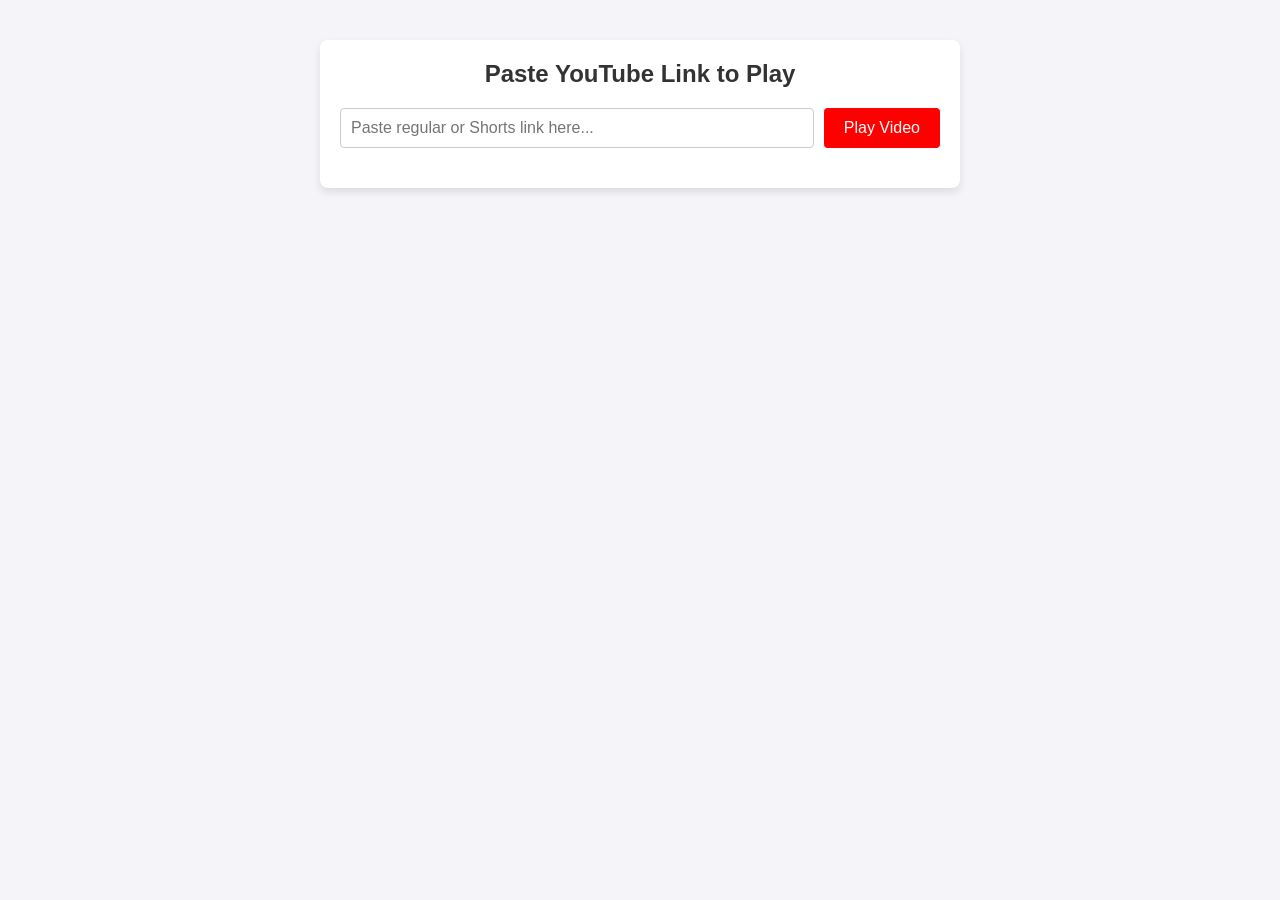
==== commit 2d6057cb: "Rename indexhhh.html to index.html" ====
--- a/index.html
+++ b/index.html
@@ -1,366 +1,146 @@
-<!DOCTYPE html>
-<html lang="en">
-<head>
-    <meta charset="UTF-8">
-    <meta name="viewport" content="width=device-width, initial-scale=1.0, maximum-scale=1.0, user-scalable=yes">
-    <title>Creative Science | Shivam Maurya</title>
-    <link rel="preconnect" href="https://fonts.googleapis.com">
-    <link rel="preconnect" href="https://fonts.gstatic.com" crossorigin>
-    <link href="https://fonts.googleapis.com/css2?family=Poppins:wght@300;400;500;600;700;800&display=swap" rel="stylesheet">
-    <link rel="stylesheet" href="https://cdnjs.cloudflare.com/ajax/libs/font-awesome/6.4.0/css/all.min.css">
-    <link rel="stylesheet" href="style.css">
-</head>
-<body>
-
-    <!-- 🎵 Background Music (Autoplay + Loop) -->
-    <audio id="bg-music" src="bg-music.mp3" loop autoplay></audio>
-
-    <!-- Custom Mouse Cursor -->
-    <div id="custom-cursor"></div>
-    <div id="cursor-trail-container"></div>
-
-    <!-- Instagram Story Icon -->
-    <div id="instant-story" class="story-ring">
-        <div class="story-gradient"></div>
-        <div class="story-image-wrapper">
-            <img id="story-image" src="https://images.unsplash.com/photo-1558981806-ec527fa84c39?auto=format&fit=crop&q=80&w=150" alt="Instant Story">
-        </div>
-    </div>
-
-    <header>
-        <div class="container nav-container">
-            <a href="#" class="logo">
-                <img src="logo.png" alt="Creative Science" class="logo-img">
-                <div class="logo-text">
-                    <h1>Creative Science</h1>
-                    <span>THINK | BUILD | INSPIRE</span>
-                </div>
-            </a>
-            <ul class="nav-menu" id="navMenu">
-                <li><a href="#" class="nav-link active">Home</a></li>
-                <li><a href="#about" class="nav-link">About</a></li>
-                <li><a href="#projects" class="nav-link">Projects</a></li>
-                <li><a href="#videos" class="nav-link">Videos</a></li>
-                <li><a href="#media" class="nav-link">Media</a></li>
-                <li><a href="#journey" class="nav-link">Achievements</a></li>
-                <li><a href="#contact" class="nav-link">Contact</a></li>
-            </ul>
-            <div class="nav-actions">
-                <a href="https://youtube.com" target="_blank" class="btn btn-yt"><i class="fab fa-youtube"></i> Subscribe</a>
-                <div class="menu-toggle" id="menuToggle">
-                    <i class="fas fa-bars"></i>
-                </div>
-            </div>
-        </div>
-    </header>
-
-    <!-- Hero Section -->
-    <section class="hero">
-        <div class="container hero-grid">
-            <div class="hero-content">
-                <div class="hero-tag">India's Innovative Creator</div>
-                <h2 class="hero-title">Shivam Maurya</h2>
-                <div class="hero-subtitle">Founder of Creative Science</div>
-                <p class="hero-stats-line">2M+ YouTube Family &bull; 75+ Projects &bull; Featured in National Media</p>
-                <p class="hero-desc">Transforming impossible tech ideas into real-world working inventions. From initial concept validation down to complete hardware execution.</p>
-                <div class="hero-buttons">
-                    <a href="#projects" class="btn btn-primary">Watch Projects <i class="fas fa-arrow-right"></i></a>
-                    <a href="https://youtube.com" target="_blank" class="btn btn-outline"><i class="fab fa-youtube"></i> Subscribe on YouTube</a>
-                </div>
-                <div class="social-row">
-                    <a href="#" class="social-icon"><i class="fab fa-youtube"></i></a>
-                    <a href="#" class="social-icon"><i class="fab fa-instagram"></i></a>
-                    <a href="#" class="social-icon"><i class="fab fa-facebook-f"></i></a>
-                    <a href="#" class="social-icon"><i class="fab fa-twitter"></i></a>
-                    <a href="#" class="social-icon"><i class="fab fa-linkedin-in"></i></a>
-                </div>
-            </div>
-        </div>
-    </section>
-
-    <!-- Stats -->
-    <section class="stats-bar reveal-blur">
-        <div class="container stats-grid">
-            <div class="stat-item"><i class="fab fa-youtube fa-2x stat-icon"></i><h3>2M+</h3><p>YouTube Subscribers</p></div>
-            <div class="stat-item"><i class="fas fa-eye fa-2x stat-icon"></i><h3>380M+</h3><p>Total Views</p></div>
-            <div class="stat-item"><i class="fas fa-newspaper fa-2x stat-icon"></i><h3>Featured</h3><p>National Newspapers</p></div>
-            <div class="stat-item"><i class="fas fa-trophy fa-2x stat-icon"></i><h3>75+</h3><p>Innovative Projects</p></div>
-            <div class="stat-item"><i class="fas fa-globe fa-2x stat-icon"></i><h3>100+</h3><p>Countries Worldwide</p></div>
-        </div>
-    </section>
-
-    <!-- About -->
-    <section class="section-padding" id="about">
-        <div class="container about-grid">
-            <div class="about-image reveal-blur"><img src="https://images.unsplash.com/photo-1485827404703-89b55fcc595e?auto=format&fit=crop&q=80&w=500&h=500" alt="Shivam Working"></div>
-            <div class="about-content reveal-blur">
-                <div class="section-title">About Me</div>
-                <h3 class="section-heading">About Shivam Maurya</h3>
-                <p class="about-text">I am an Indian innovator, content creator, and project developer behind Creative Science. Over the last several years, I have built futuristic vehicles, robotics systems, AI-powered machines, electric mobility concepts, and engineering experiments that have inspired millions of viewers worldwide.</p>
-                <div class="quote-box">"To prove that impossible ideas can become reality through creativity, science, and determination."</div>
-                <a href="#contact" class="btn btn-primary">Know More About Me <i class="fas fa-arrow-right"></i></a>
-            </div>
-        </div>
-    </section>
-
-    <!-- Projects -->
-    <section class="section-padding" id="projects" style="background-color: rgba(13, 18, 26, 0.3);">
-        <div class="container">
-            <div class="projects-header reveal-blur">
-                <div>
-                    <div class="section-title">Featured Projects</div>
-                    <h3 class="section-heading">Innovations That Inspire</h3>
-                </div>
-            </div>
-            <div class="projects-grid">
-                <div class="project-card reveal-blur">
-                    <div class="project-img"><img src="https://images.unsplash.com/photo-1558981806-ec527fa84c39?auto=format&fit=crop&q=80&w=400" alt="AI Superbike">
-                        <div class="play-overlay" data-video-id="https://www.youtube.com/watch?v=6i1ZGqQMPgc"><i class="fas fa-play"></i></div>
-                    </div>
-                    <div class="project-info"><h4>AI Superbike</h4><p>India's futuristic hubless wheel superbike designed and built completely from scratch.</p></div>
-                </div>
-                <div class="project-card reveal-blur">
-                    <div class="project-img"><img src="https://images.unsplash.com/photo-1563720223185-11003d516935?auto=format&fit=crop&q=80&w=400" alt="Capsule EV">
-                        <div class="play-overlay" data-video-id="https://www.youtube.com/watch?v=6i1ZGqQMPgc"><i class="fas fa-play"></i></div>
-                    </div>
-                    <div class="project-info"><h4>Capsule EV</h4><p>Self-developed futuristic electric vehicle concept configured for smart city pods.</p></div>
-                </div>
-                <div class="project-card reveal-blur">
-                    <div class="project-img"><img src="https://images.unsplash.com/photo-1608962714026-af9a77909d38?auto=format&fit=crop&q=80&w=400" alt="Walking Robot">
-                        <div class="play-overlay" data-video-id="https://www.youtube.com/watch?v=6i1ZGqQMPgc"><i class="fas fa-play"></i></div>
-                    </div>
-                    <div class="project-info"><h4>Walking Robot</h4><p>Human-inspired mechanical robotic mobility system showcasing structural balancing layouts.</p></div>
-                </div>
-                <div class="project-card reveal-blur">
-                    <div class="project-img"><img src="https://img.youtube.com/vi/D5blryoT6Sg/maxresdefault.jpg" alt="Delivery Robot">
-                        <div class="play-overlay" data-video-id="https://youtube.com/watch?v=D5blryoT6Sg"><i class="fas fa-play"></i></div>
-                    </div>
-                    <div class="project-info"><h4>One wheel Motorcycle</h4><p>Autonomous robotic payload transportation system built to navigate offroad paths.</p></div>
-                </div>
-                <div class="project-card reveal-blur">
-                    <div class="project-img"><img src="https://img.youtube.com/vi/YGBG_g4nI8Y/maxresdefault.jpg" alt="Hubless Bike">
-                        <div class="play-overlay" data-video-id="https://youtube.com/watch?v=YGBG_g4nI8Y"><i class="fas fa-play"></i></div>
-                    </div> 
-                    <div class="project-info"><h4>Hubless Bike</h4><p>Custom engineering design using custom bearing rollers to deliver completely hollow wheels.</p></div>
-                </div> 
-            </div>
-            <div class="view-all-container reveal-blur"><a href="#" class="btn btn-outline">View All Projects <i class="fas fa-arrow-right"></i></a></div>
-        </div>
-    </section>
-
-    <!-- Media -->
-    <section class="section-padding media-section" id="media">
-        <div class="container">
-            <div class="section-title reveal-blur">Featured In Media</div>
-            <h3 class="section-heading reveal-blur">Proud to be Recognized</h3>
-            <div class="media-slider-wrapper reveal-blur">
-                <div class="media-track-container">
-                    <div class="media-track" id="mediaTrack"></div>
-                </div>
-            </div>
-        </div>
-    </section>
-
-    <!-- Videos -->
-    <section class="section-padding" id="videos">
-        <div class="container youtube-layout">
-            <div class="yt-cta-side reveal-blur">
-                <div class="section-title">Watch Creative Science</div>
-                <h3 class="section-heading">2M+ Subscribers are following our journey</h3>
-                <p style="color: var(--text-muted); margin-bottom: 24px;">Catch live video coverage detailing step-by-step production mechanics, assembly layout logic, and stress tests.</p>
-                <a href="https://youtube.com" target="_blank" class="btn btn-yt"><i class="fab fa-youtube"></i> Visit YouTube Channel</a>
-            </div>
-            <div class="yt-content-side">
-                <div class="yt-tabs reveal-blur">
-                    <button class="tab-btn active" onclick="switchTab('latest')">Latest Uploads</button>
-                    <button class="tab-btn" onclick="switchTab('popular')">Most Popular</button>
-                    <button class="tab-btn" onclick="switchTab('playlist')">Project Playlist</button>
-                    <button class="tab-btn" onclick="switchTab('shorts')">Shorts</button>
-                </div>
-                <div class="videos-grid reveal-blur" id="videoGrid"></div>
-            </div>
-        </div>
-    </section>
-
-    <!-- Journey -->
-    <section class="section-padding" id="journey" style="border-top: 1px solid var(--border-color);">
-        <div class="container">
-            <div style="text-align: center;">
-                <div class="section-title reveal-blur">Journey of Creative Science</div>
-                <h3 class="section-heading reveal-blur">From Idea to Impact</h3>
-            </div>
-            <div class="timeline-container reveal-blur">
-                <div class="timeline-line"></div>
-                <div class="timeline-track">
-                    <div class="timeline-node">
-                        <div class="node-year">2016</div>
-                        <div class="node-dot"></div>
-                        <div class="node-desc">Started Experimenting & tinkering</div>
-                    </div>
-                    <div class="timeline-node">
-                        <div class="node-year">2018</div>
-                        <div class="node-dot"></div>
-                        <div class="node-desc">First Major Viral Video Milestone</div>
-                    </div>
-                    <div class="timeline-node">
-                        <div class="node-year">2020</div>
-                        <div class="node-dot"></div>
-                        <div class="node-desc">Hit 500K Milestone Subscriber base</div>
-                    </div>
-                    <div class="timeline-node">
-                        <div class="node-year">2022</div>
-                        <div class="node-dot"></div>
-                        <div class="node-desc">1 Million Subscribers Achieved</div>
-                    </div>
-                    <div class="timeline-node">
-                        <div class="node-year">2024</div>
-                        <div class="node-dot"></div>
-                        <div class="node-desc">National News Network Recognitions</div>
-                    </div>
-                    <div class="timeline-node">
-                        <div class="node-year">2026</div>
-                        <div class="node-dot"></div>
-                        <div class="node-desc">Proudly Reached 2 Million+ Strong Family</div>
-                    </div>
-                </div>
-            </div>
-        </div>
-    </section>
-
-    <!-- Footer -->
-    <footer id="contact">
-        <div class="container footer-grid">
-            <div class="reveal-blur">
-                <div class="section-title">Collaborate With Creative Science</div>
-                <h3 class="section-heading" style="font-size: 1.8rem;">Let's build the future together!</h3>
-                <ul class="check-list">
-                    <li class="check-item"><i class="fas fa-check-circle"></i> Business Inquiries</li>
-                    <li class="check-item"><i class="fas fa-check-circle"></i> Brand Partnerships</li>
-                    <li class="check-item"><i class="fas fa-check-circle"></i> Media Interviews</li>
-                    <li class="check-item"><i class="fas fa-check-circle"></i> Project Collaborations</li>
-                    <li class="check-item"><i class="fas fa-check-circle"></i> Engineering Consulting</li>
-                </ul>
-            </div>
-            <div class="reveal-blur">
-                <div class="section-title">Get In Touch</div>
-                <h3 class="section-heading" style="font-size: 1.8rem;">Drop an Email</h3>
-                <div class="contact-list">
-                    <div class="contact-item">
-                        <div class="contact-icon"><i class="fas fa-envelope"></i></div>
-                        <div><div class="contact-label">Email</div><div class="contact-value">contact@creativescience.in</div></div>
-                    </div>
-                    <div class="contact-item">
-                        <div class="contact-icon"><i class="fas fa-map-marker-alt"></i></div>
-                        <div><div class="contact-label">Location</div><div class="contact-value">India</div></div>
-                    </div>
-                    <div class="contact-item">
-                        <div class="contact-icon"><i class="fas fa-clock"></i></div>
-                        <div><div class="contact-label">Response Time</div><div class="contact-value">Within 24 Hours</div></div>
-                    </div>
-                </div>
-            </div>
-        </div>
-        <div class="container footer-bottom reveal-blur">
-            <div class="copy-text">&copy; 2026 Creative Science. All Rights Reserved.</div>
-            <button class="scroll-top" onclick="window.scrollTo(0,0)"><i class="fas fa-arrow-up"></i></button>
-        </div>
-    </footer>
-
-    <!-- Video Modal -->
-    <!-- Video Modal (Updated for both YouTube, MP4 & Instagram) -->
-    <div id="videoModal" class="modal">
-        <div class="modal-content">
-            <span class="close-btn">&times;</span>
-            <div class="video-wrapper">
-                <!-- YOUTUBE IFRAME (Initially hidden) -->
-                <iframe id="videoIframe" src="" allow="autoplay; encrypted-media; fullscreen" allowfullscreen style="display:none;"></iframe>
-                
-                <!-- MP4 / INSTAGRAM VIDEO TAG (Initially hidden) -->
-                <video id="videoElement" controls autoplay style="display:none; width:100%; height:100%; background:#000; object-fit:contain;"></video>
-            </div>
-        </div>
-    </div>
-
-    <!-- Article Modal -->
-    <div id="articleModal" class="modal-overlay">
-        <div class="modal-box">
-            <span class="close-article-btn">&times;</span>
-            <div id="article-content" class="article-content">
-                <h2 id="article-title" style="color: var(--primary); margin-bottom: 15px;">Loading...</h2>
-                <img id="article-img" src="" style="width:100%; border-radius:10px; margin-bottom:20px; height: 250px; object-fit: cover;">
-                <p id="article-desc" style="color: #e2e8f0; line-height: 1.8;">Loading description...</p>
-                <button id="read-more-btn" class="btn btn-primary" style="margin-top:20px; width:100%;">Read Full Article</button>
-            </div>
-            <div id="webview-container" style="display:none; margin-top: 15px;">
-                <div style="display:flex; justify-content:space-between; margin-bottom:10px;">
-                    <button id="back-to-article-btn" class="btn btn-outline" style="padding: 8px 16px; font-size:0.8rem;"><i class="fas fa-arrow-left"></i> Back</button>
-                    <span style="color:var(--text-muted); font-size:0.8rem; align-self:center;">Powered by Webview</span>
-                </div>
-                <iframe id="webview-iframe" src="" style="width:100%; height:400px; border:none; border-radius:8px; background:#fff;"></iframe>
-            </div>
-        </div>
-    </div>
-
-    <!-- 🎵 NEW: Sound Control Toggle Button -->
-    <div class="sound-control">
-        <span class="sound-label">SOUND:</span>
-        <button id="sound-btn" class="sound-btn">
-            <div class="equalizer">
-                <span class="bar"></span>
-                <span class="bar"></span>
-                <span class="bar"></span>
-            </div>
-        </button>
-    </div>
-
-    <!-- ============================================== -->
-    <!-- 🟢 NEW: WEBSITE TRAFFIC TRACKER (Google Sheets) -->
-    <!-- ============================================== -->
-    <script>
-        async function trackVisitor() {
-            try {
-                // User ka IP aur Location fetch karein
-                const ipRes = await fetch('https://ipapi.co/json/');
-                const ipData = await ipRes.json();
-                
-                const location = `${ipData.city || 'Unknown'}, ${ipData.region || 'Unknown'}, ${ipData.country_name || 'Unknown'}`;
-                const deviceInfo = navigator.userAgent;
-                const screen = `${window.screen.width}x${window.screen.height}`;
-                const time = new Date().toISOString();
-                const referrer = document.referrer || "Direct";
-                const page = window.location.href;
-
-                const payload = {
-                    Timestamp: time,
-                    IP: ipData.ip || 'N/A',
-                    Location: location,
-                    Device: deviceInfo,
-                    Screen: screen,
-                    Referrer: referrer,
-                    Page: page
-                };
-
-                // ⚠️ YAHAN APNA GOOGLE APPS SCRIPT URL PASTE KAREIN ⚠️
-                const API_URL = "PASTE_YOUR_GOOGLE_APPS_SCRIPT_WEB_APP_URL_HERE";
-
-                await fetch(API_URL, {
-                    method: 'POST',
-                    mode: 'no-cors', // CORS error se bachne ke liye
-                    headers: { 'Content-Type': 'application/json' },
-                    body: JSON.stringify(payload)
-                });
-                
-                console.log("Visitor tracked successfully!");
-            } catch (e) {
-                console.log("Tracking failed (expected on localhost or blocked):", e);
-            }
-        }
-
-        // Page load par turant track karein
-        trackVisitor();
-    </script>
-
-    <!-- Aapka existing script.js -->
-    <script src="script.js"></script>
-</body>
-</html>+<!DOCTYPE html>
+<html lang="en">
+<head>
+    <meta charset="UTF-8">
+    <meta name="viewport" content="width=device-width, initial-scale=1.0">
+    <meta name="referrer" content="no-referrer-when-downgrade">
+    <title>Ultimate YouTube Player</title>
+    <style>
+        body {
+            font-family: Arial, sans-serif;
+            background-color: #f4f4f9;
+            display: flex;
+            flex-direction: column;
+            align-items: center;
+            padding: 40px 20px;
+            margin: 0;
+        }
+        .container {
+            background: white;
+            padding: 20px;
+            border-radius: 8px;
+            box-shadow: 0 4px 8px rgba(0,0,0,0.1);
+            width: 100%;
+            max-width: 600px;
+            text-align: center;
+        }
+        h2 { margin-top: 0; color: #333; }
+        .input-group {
+            display: flex;
+            gap: 10px;
+            margin-bottom: 20px;
+        }
+        input[type="text"] {
+            flex: 1;
+            padding: 10px;
+            border: 1px solid #ccc;
+            border-radius: 4px;
+            font-size: 16px;
+        }
+        button {
+            padding: 10px 20px;
+            background-color: #ff0000;
+            color: white;
+            border: none;
+            border-radius: 4px;
+            font-size: 16px;
+            cursor: pointer;
+        }
+        button:hover { background-color: #cc0000; }
+        
+        /* Video Container */
+        .video-wrapper {
+            position: relative;
+            padding-bottom: 56.25%;
+            height: 0;
+            overflow: hidden;
+            border-radius: 8px;
+            background-color: #000;
+            display: none; 
+        }
+        .video-wrapper iframe {
+            position: absolute;
+            top: 0; left: 0; width: 100%; height: 100%;
+        }
+
+        /* Bypass Link Styling */
+        .fallback-box {
+            display: none;
+            margin-top: 15px;
+            padding: 15px;
+            background-color: #fff3cd;
+            border: 1px solid #ffeeba;
+            border-radius: 6px;
+            color: #856404;
+        }
+        .fallback-btn {
+            display: inline-block;
+            margin-top: 10px;
+            padding: 10px 15px;
+            background-color: #856404;
+            color: white;
+            text-decoration: none;
+            border-radius: 4px;
+            font-weight: bold;
+        }
+        .fallback-btn:hover { background-color: #533f06; }
+    </style>
+</head>
+<body>
+
+    <div class="container">
+        <h2>Paste YouTube Link to Play</h2>
+        
+        <div class="input-group">
+            <input type="text" id="youtubeUrl" placeholder="Paste regular or Shorts link here...">
+            <button onclick="playVideo()">Play Video</button>
+        </div>
+
+        <div class="video-wrapper" id="videoContainer"></div>
+
+        <div class="fallback-box" id="fallbackBox">
+            <p><strong>Note:</strong> If the player above shows Error 153, your browser is blocking local files. Click below to play it in a clean, full-screen tab instead:</p>
+            <a href="#" id="fallbackLink" target="_blank" class="fallback-btn">🚀 Open Video Player Tab</a>
+        </div>
+    </div>
+
+    <script>
+        function playVideo() {
+            const urlInput = document.getElementById('youtubeUrl').value.trim();
+            const videoContainer = document.getElementById('videoContainer');
+            const fallbackBox = document.getElementById('fallbackBox');
+            const fallbackLink = document.getElementById('fallbackLink');
+            
+            const videoId = extractVideoID(urlInput);
+
+            if (videoId) {
+                // Generate the clean embed link
+                const embedUrl = `https://www.youtube.com/embed/${videoId}?autoplay=1&origin=https://www.youtube.com`;
+                
+                // 1. Try loading it in the page anyway
+                videoContainer.innerHTML = `
+                    <iframe 
+                        src="${embedUrl}" 
+                        frameborder="0" 
+                        allow="accelerometer; autoplay; clipboard-write; encrypted-media; gyroscope; picture-in-picture" 
+                        allowfullscreen>
+                    </iframe>`;
+                videoContainer.style.display = 'block';
+                
+                // 2. Automatically set up the 100% working fallback link below it
+                fallbackLink.href = embedUrl;
+                fallbackBox.style.display = 'block';
+            } else {
+                alert("Please paste a valid YouTube or Shorts link!");
+            }
+        }
+
+        function extractVideoID(url) {
+            const regExp = /(?:youtube\.com\/(?:[^\/]+\/.+\/|(?:v|e(?:mbed)?)\/|.*[?&]v=|shorts\/)|youtu\.be\/)([^"&?\/\s]{11})/gi;
+            const match = regExp.exec(url);
+            return (match && match[1]) ? match[1] : null;
+        }
+    </script>
+
+</body>
+</html>
